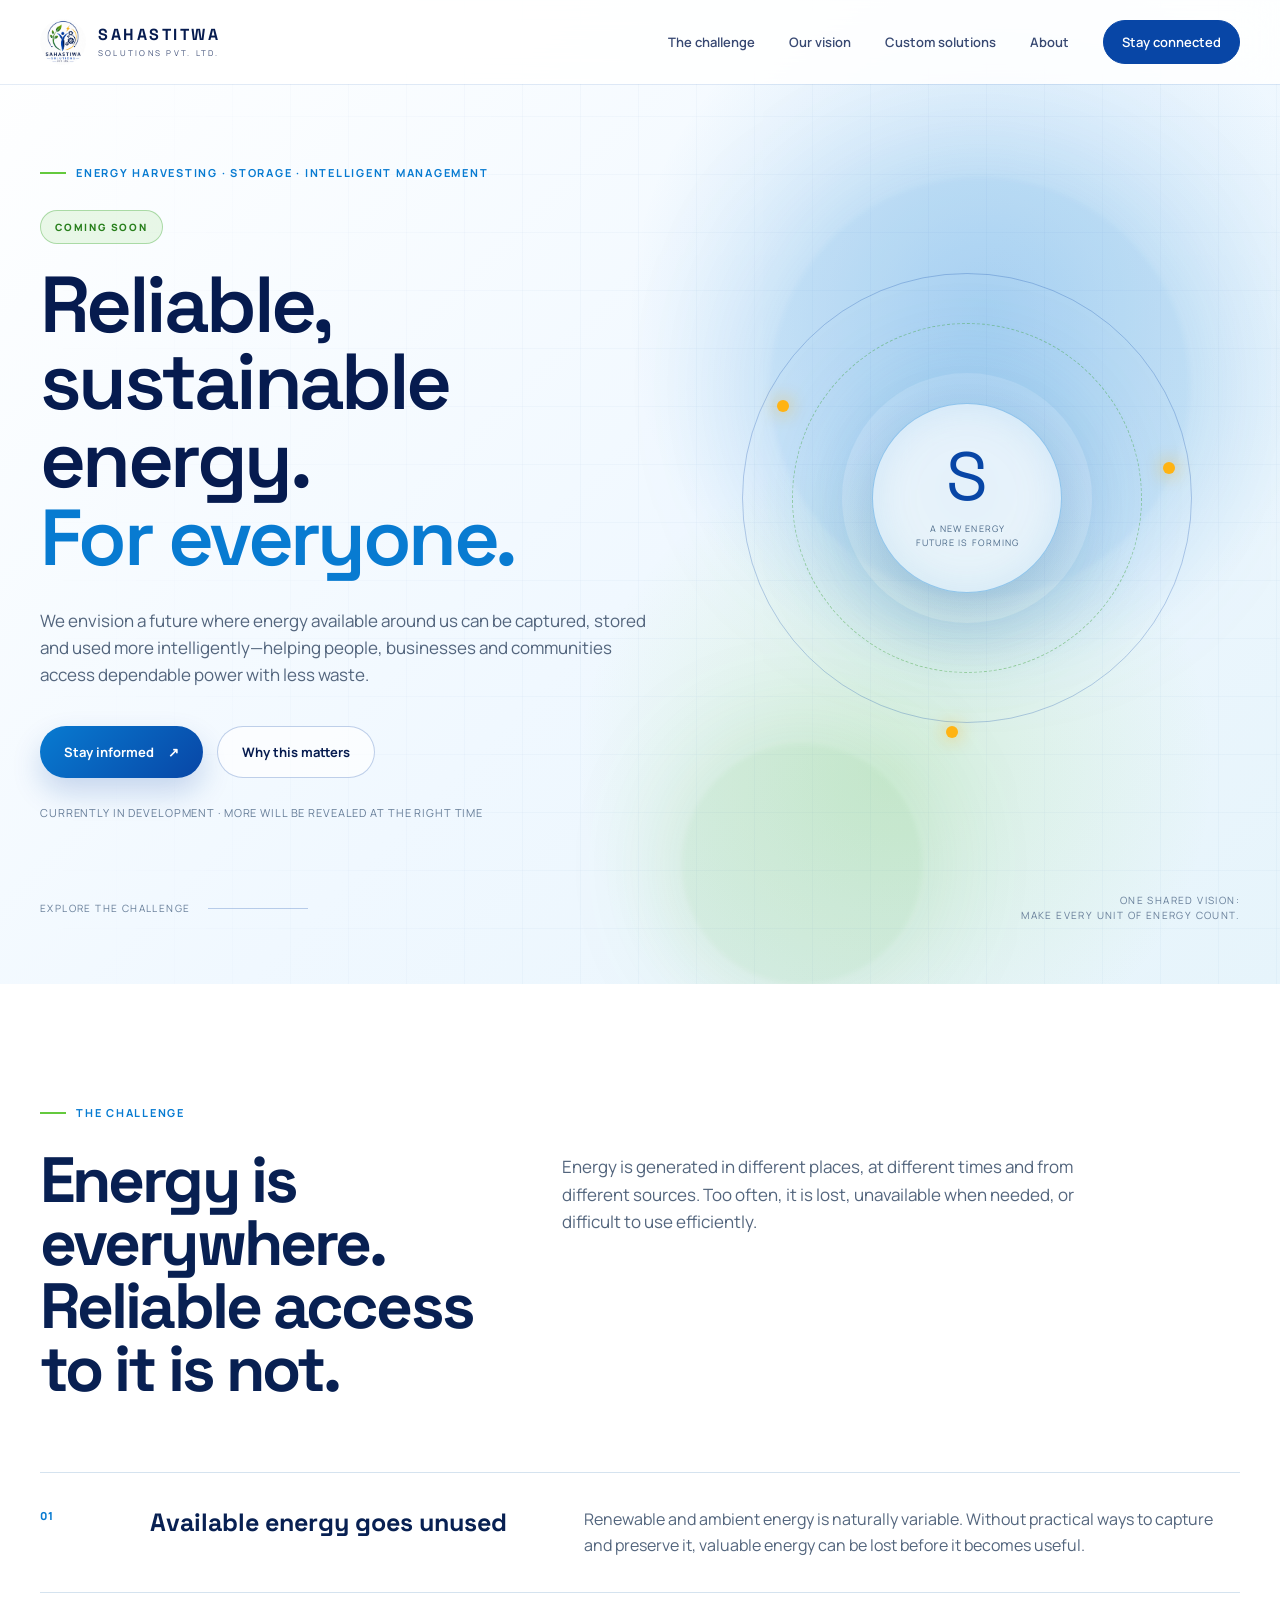
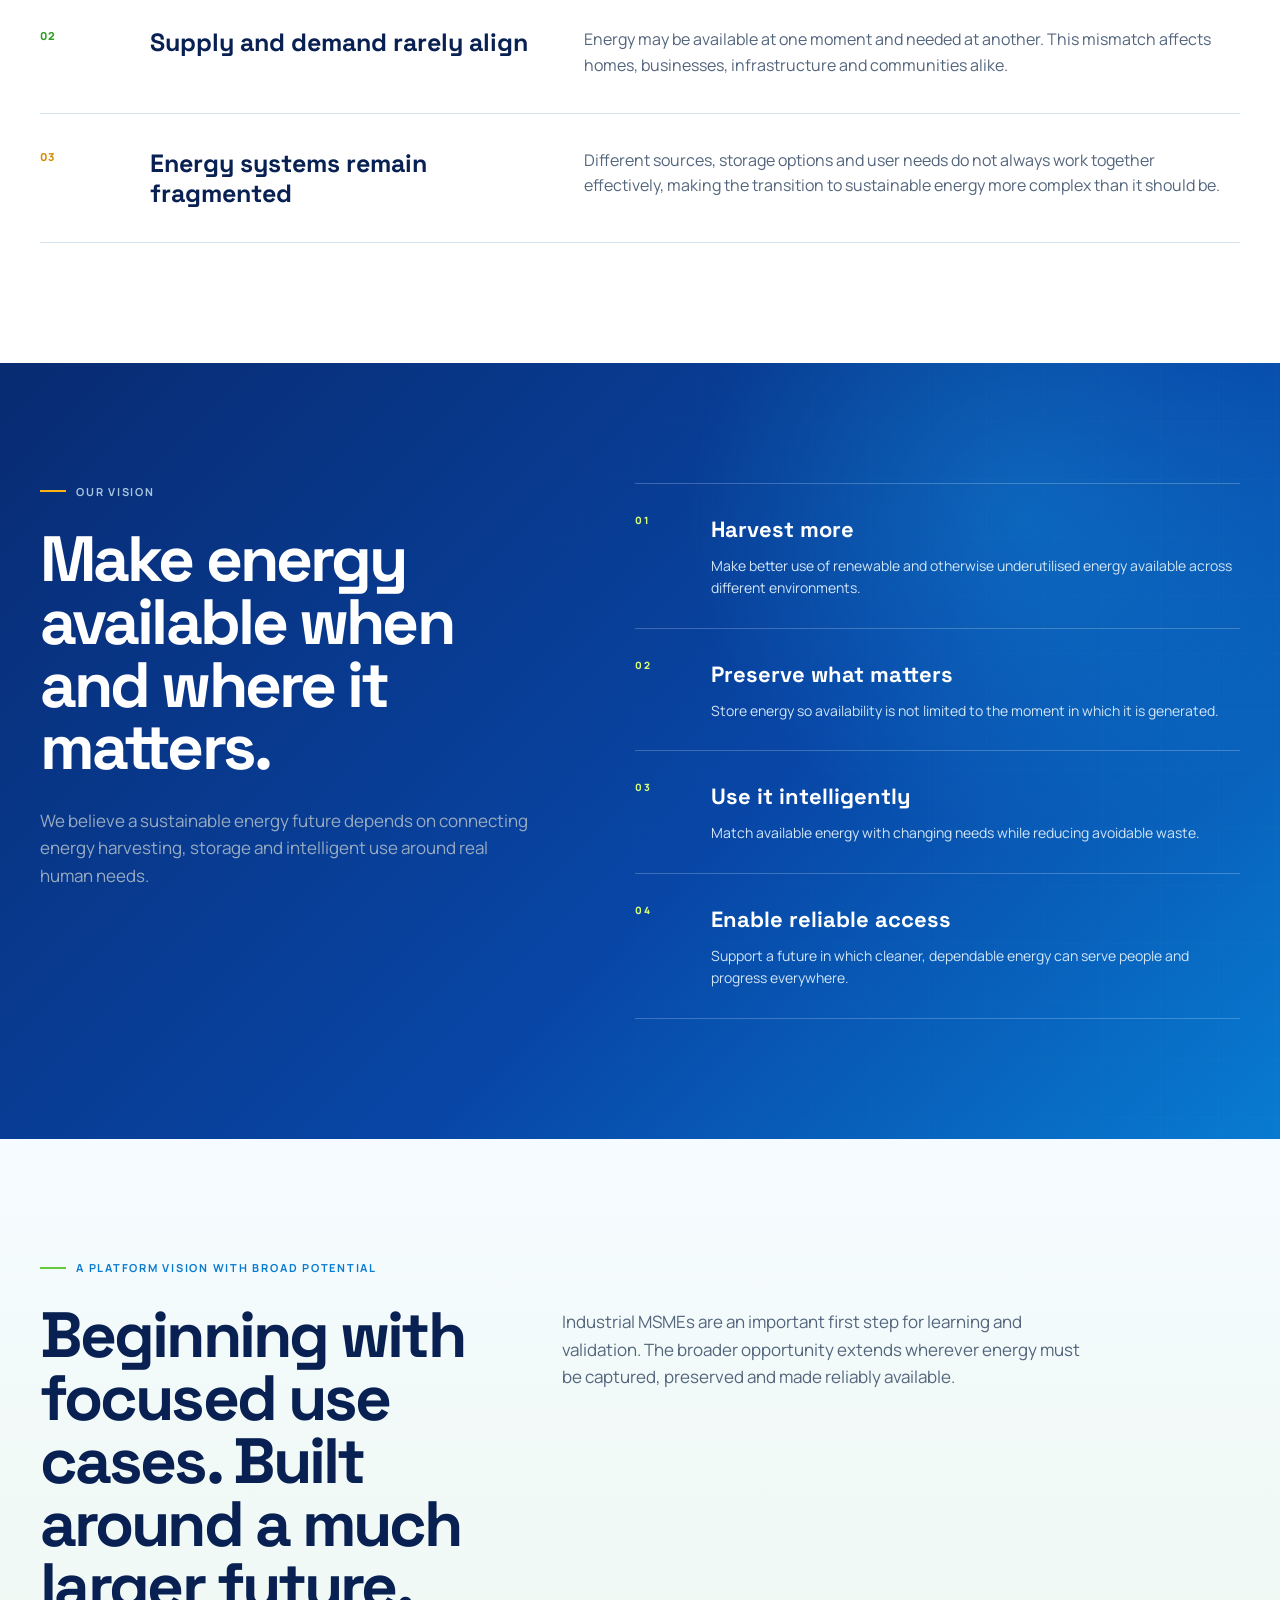
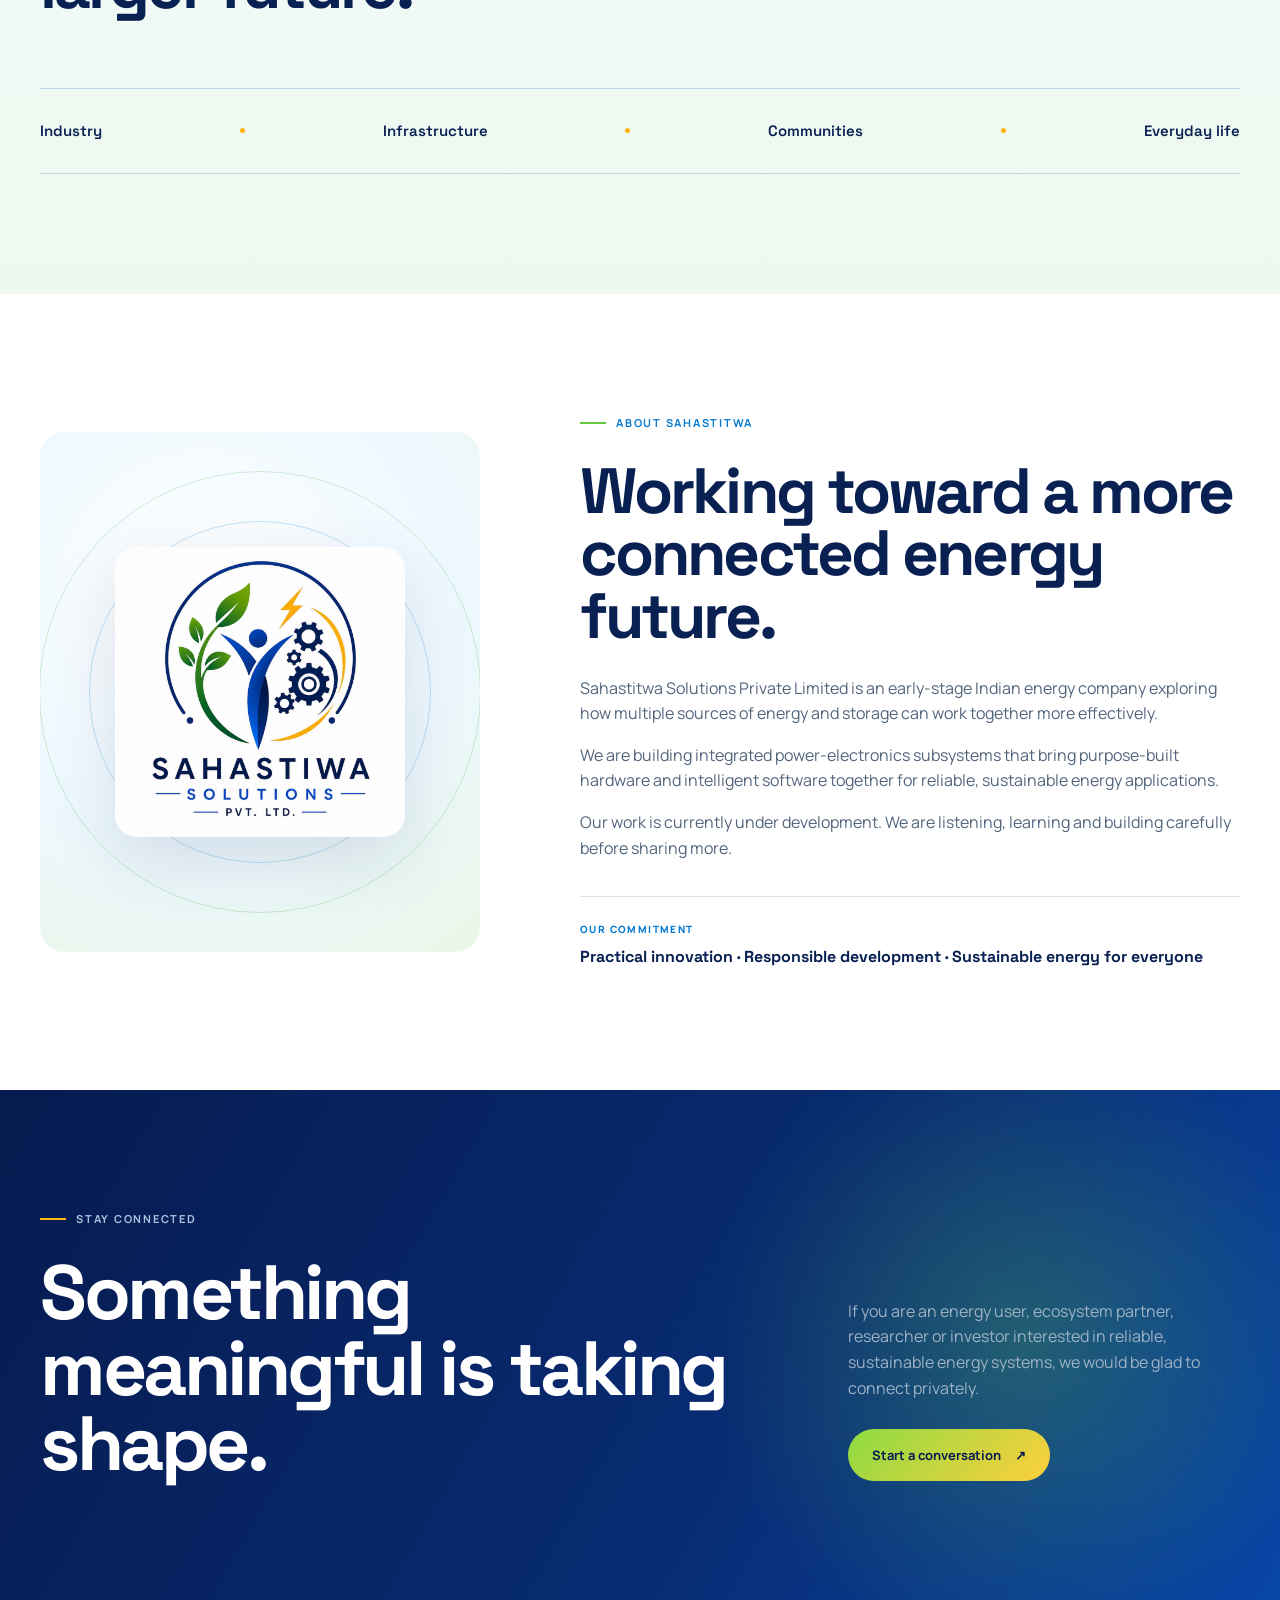
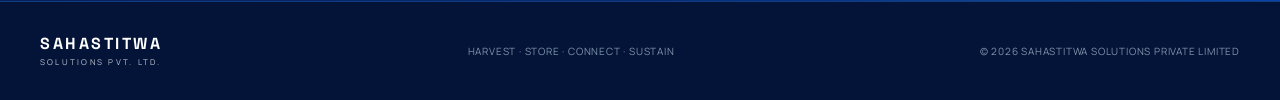
==== index.html @ 740a3721 "Initial site" ====
<!doctype html>
<html lang="en">
<head>
  <meta charset="utf-8">
  <meta name="viewport" content="width=device-width, initial-scale=1">
  <meta name="description" content="Sahastitwa Solutions is working toward a future where available energy can be captured, stored and used more intelligently—for reliable and sustainable power for everyone.">
  <meta name="theme-color" content="#0846a6">
  <title>Sahastitwa Solutions | A Reliable, Sustainable Energy Future</title>
  <link rel="icon" href="assets/sahastitwa-logo.png">
  <link rel="preconnect" href="https://fonts.googleapis.com">
  <link rel="preconnect" href="https://fonts.gstatic.com" crossorigin>
  <link href="https://fonts.googleapis.com/css2?family=Manrope:wght@400;500;600;700;800&family=Space+Grotesk:wght@500;600;700&display=swap" rel="stylesheet">
  <link rel="stylesheet" href="styles.css">
</head>
<body>
  <a class="skip-link" href="#main">Skip to content</a>

  <header class="site-header" data-header>
    <a class="brand" href="#top" aria-label="Sahastitwa Solutions home">
      <img src="assets/sahastitwa-logo.png" alt="Sahastitwa Solutions logo">
      <span><strong>Sahastitwa</strong><small>Solutions Pvt. Ltd.</small></span>
    </a>
    <button class="menu-button" type="button" aria-expanded="false" aria-controls="site-nav" data-menu-button>
      <span></span><span></span><span></span><span class="sr-only">Open navigation</span>
    </button>
    <nav id="site-nav" class="site-nav" aria-label="Primary navigation" data-nav>
      <a href="#challenge">The challenge</a>
      <a href="#vision">Our vision</a>
      <a href="custom-solutions.html">Custom solutions</a>
      <a href="#about">About</a>
      <a class="nav-cta" href="#contact">Stay connected</a>
    </nav>
  </header>

  <main id="main">
    <section class="hero coming-soon-hero" id="top">
      <div class="hero-grid" aria-hidden="true"></div>
      <div class="hero-glow hero-glow-blue" aria-hidden="true"></div>
      <div class="hero-glow hero-glow-green" aria-hidden="true"></div>

      <div class="container hero-layout">
        <div class="hero-copy reveal">
          <p class="eyebrow"><span></span> Energy harvesting · Storage · Intelligent management</p>
          <div class="coming-soon-label">Coming soon</div>
          <h1>Reliable, sustainable energy.<br><em>For everyone.</em></h1>
          <p class="hero-intro">We envision a future where energy available around us can be captured, stored and used more intelligently—helping people, businesses and communities access dependable power with less waste.</p>
          <div class="hero-actions">
            <a class="button button-primary" href="#contact">Stay informed <span aria-hidden="true">↗</span></a>
            <a class="button button-ghost" href="#challenge">Why this matters</a>
          </div>
          <p class="development-note">Currently in development · More will be revealed at the right time</p>
        </div>

        <div class="future-visual reveal" aria-label="Abstract visualization representing a cleaner and more reliable energy future">
          <div class="future-ring ring-a"></div>
          <div class="future-ring ring-b"></div>
          <div class="future-ring ring-c"></div>
          <div class="future-core">
            <span>S</span>
            <small>A new energy<br>future is forming</small>
          </div>
          <div class="future-dot dot-a"></div>
          <div class="future-dot dot-b"></div>
          <div class="future-dot dot-c"></div>
        </div>
      </div>

      <div class="hero-footer container">
        <span>Explore the challenge</span>
        <div class="scroll-line"></div>
        <p>One shared vision:<br>make every unit of energy count.</p>
      </div>
    </section>

    <section class="problem section" id="challenge">
      <div class="container">
        <div class="section-heading reveal">
          <p class="eyebrow dark"><span></span> The challenge</p>
          <h2>Energy is everywhere. Reliable access to it is not.</h2>
          <p>Energy is generated in different places, at different times and from different sources. Too often, it is lost, unavailable when needed, or difficult to use efficiently.</p>
        </div>

        <div class="problem-list">
          <article class="problem-row reveal">
            <span class="row-number">01</span>
            <h3>Available energy goes unused</h3>
            <p>Renewable and ambient energy is naturally variable. Without practical ways to capture and preserve it, valuable energy can be lost before it becomes useful.</p>
          </article>
          <article class="problem-row reveal">
            <span class="row-number">02</span>
            <h3>Supply and demand rarely align</h3>
            <p>Energy may be available at one moment and needed at another. This mismatch affects homes, businesses, infrastructure and communities alike.</p>
          </article>
          <article class="problem-row reveal">
            <span class="row-number">03</span>
            <h3>Energy systems remain fragmented</h3>
            <p>Different sources, storage options and user needs do not always work together effectively, making the transition to sustainable energy more complex than it should be.</p>
          </article>
        </div>
      </div>
    </section>

    <section class="vision-section section" id="vision">
      <div class="vision-grid" aria-hidden="true"></div>
      <div class="container vision-layout">
        <div class="section-heading light reveal">
          <p class="eyebrow"><span></span> Our vision</p>
          <h2>Make energy available when and where it matters.</h2>
          <p>We believe a sustainable energy future depends on connecting energy harvesting, storage and intelligent use around real human needs.</p>
        </div>

        <div class="outcome-list">
          <article class="outcome reveal"><span>01</span><div><h3>Harvest more</h3><p>Make better use of renewable and otherwise underutilised energy available across different environments.</p></div></article>
          <article class="outcome reveal"><span>02</span><div><h3>Preserve what matters</h3><p>Store energy so availability is not limited to the moment in which it is generated.</p></div></article>
          <article class="outcome reveal"><span>03</span><div><h3>Use it intelligently</h3><p>Match available energy with changing needs while reducing avoidable waste.</p></div></article>
          <article class="outcome reveal"><span>04</span><div><h3>Enable reliable access</h3><p>Support a future in which cleaner, dependable energy can serve people and progress everywhere.</p></div></article>
        </div>
      </div>
    </section>

    <section class="audience-section section">
      <div class="container">
        <div class="section-heading reveal">
          <p class="eyebrow dark"><span></span> A platform vision with broad potential</p>
          <h2>Beginning with focused use cases. Built around a much larger future.</h2>
          <p>Industrial MSMEs are an important first step for learning and validation. The broader opportunity extends wherever energy must be captured, preserved and made reliably available.</p>
        </div>
        <div class="audience-line reveal">
          <span>Industry</span><i></i><span>Infrastructure</span><i></i><span>Communities</span><i></i><span>Everyday life</span>
        </div>
      </div>
    </section>

    <section class="about section" id="about">
      <div class="container about-layout">
        <div class="about-mark reveal">
          <img src="assets/sahastitwa-logo.png" alt="" aria-hidden="true">
        </div>
        <div class="about-copy reveal">
          <p class="eyebrow dark"><span></span> About Sahastitwa</p>
          <h2>Working toward a more connected energy future.</h2>
          <p>Sahastitwa Solutions Private Limited is an early-stage Indian energy company exploring how multiple sources of energy and storage can work together more effectively.</p>
          <p>We are building integrated power-electronics subsystems that bring purpose-built hardware and intelligent software together for reliable, sustainable energy applications.</p>
          <p>Our work is currently under development. We are listening, learning and building carefully before sharing more.</p>
          <div class="founders"><span>Our commitment</span><strong>Practical innovation · Responsible development · Sustainable energy for everyone</strong></div>
        </div>
      </div>
    </section>

    <section class="contact section" id="contact">
      <div class="contact-grid" aria-hidden="true"></div>
      <div class="container contact-layout reveal">
        <div>
          <p class="eyebrow"><span></span> Stay connected</p>
          <h2>Something meaningful is taking shape.</h2>
        </div>
        <div class="contact-action">
          <p>If you are an energy user, ecosystem partner, researcher or investor interested in reliable, sustainable energy systems, we would be glad to connect privately.</p>
          <a class="button button-primary" href="mailto:contact@sahastitwasolutions.com">Start a conversation <span aria-hidden="true">↗</span></a>
        </div>
      </div>
    </section>
  </main>

  <footer class="site-footer">
    <div class="container">
      <a class="brand footer-brand" href="#top"><span><strong>Sahastitwa</strong><small>Solutions Pvt. Ltd.</small></span></a>
      <p>Harvest · Store · Connect · Sustain</p>
      <p>© <span data-year></span> Sahastitwa Solutions Private Limited</p>
    </div>
  </footer>

  <script src="script.js"></script>
</body>
</html>
---- styles.css ----
:root {
  --navy-950: #031126;
  --navy-900: #061b3a;
  --navy-800: #08285a;
  --blue: #087bc1;
  --blue-bright: #21a8ef;
  --green: #45ad2b;
  --green-bright: #76dc55;
  --gold: #ffb318;
  --ink: #101b2d;
  --slate: #5d6879;
  --line: #dce4ea;
  --ice: #f4f8fb;
  --white: #ffffff;
  --max-width: 1200px;
  --radius: 24px;
}

* { box-sizing: border-box; }
html { scroll-behavior: smooth; }
body {
  margin: 0;
  color: var(--ink);
  background: var(--white);
  font-family: "Manrope", sans-serif;
  line-height: 1.6;
  -webkit-font-smoothing: antialiased;
}
img { max-width: 100%; display: block; }
a { color: inherit; }
button, a { -webkit-tap-highlight-color: transparent; }
.container { width: min(calc(100% - 48px), var(--max-width)); margin-inline: auto; }
.section { padding: 120px 0; }
.sr-only { position: absolute; width: 1px; height: 1px; overflow: hidden; clip: rect(0,0,0,0); }
.skip-link { position: fixed; left: 16px; top: -80px; z-index: 100; padding: 10px 16px; background: white; color: var(--navy-950); border-radius: 8px; }
.skip-link:focus { top: 16px; }

.site-header {
  position: fixed;
  z-index: 50;
  top: 0;
  left: 0;
  right: 0;
  height: 84px;
  padding: 0 max(24px, calc((100vw - var(--max-width)) / 2));
  display: flex;
  align-items: center;
  justify-content: space-between;
  color: white;
  transition: background .3s ease, box-shadow .3s ease, height .3s ease;
}
.site-header.scrolled { height: 72px; background: rgba(3,17,38,.9); backdrop-filter: blur(18px); box-shadow: 0 1px rgba(255,255,255,.1); }
.brand { display: inline-flex; align-items: center; gap: 12px; text-decoration: none; text-transform: uppercase; letter-spacing: .08em; }
.brand img { width: 46px; height: 46px; object-fit: cover; object-position: 50% 22%; border-radius: 50%; background: white; }
.brand span { display: flex; flex-direction: column; line-height: 1.05; }
.brand strong { font-family: "Space Grotesk", sans-serif; font-size: 16px; letter-spacing: .16em; }
.brand small { margin-top: 5px; font-size: 8px; letter-spacing: .28em; opacity: .75; }
.site-nav { display: flex; align-items: center; gap: 34px; }
.site-nav a { font-size: 13px; font-weight: 600; text-decoration: none; opacity: .8; transition: opacity .2s ease; }
.site-nav a:hover, .site-nav a:focus-visible { opacity: 1; }
.site-nav .nav-cta { padding: 11px 18px; border: 1px solid rgba(255,255,255,.35); border-radius: 999px; opacity: 1; }
.menu-button { display: none; width: 44px; height: 44px; border: 0; background: transparent; color: white; padding: 10px; }
.menu-button > span:not(.sr-only) { display: block; width: 22px; height: 1px; margin: 5px auto; background: currentColor; }

.hero {
  position: relative;
  min-height: 820px;
  padding: 164px 0 50px;
  overflow: hidden;
  color: white;
  background: radial-gradient(circle at 73% 45%, #0b3974 0, var(--navy-900) 34%, var(--navy-950) 72%);
}
.hero-grid, .contact-grid {
  position: absolute;
  inset: 0;
  opacity: .12;
  background-image: linear-gradient(rgba(255,255,255,.12) 1px, transparent 1px), linear-gradient(90deg, rgba(255,255,255,.12) 1px, transparent 1px);
  background-size: 58px 58px;
  mask-image: linear-gradient(to right, transparent, black 40%, black);
}
.hero-glow { position: absolute; border-radius: 50%; filter: blur(2px); pointer-events: none; }
.hero-glow-blue { width: 420px; height: 420px; right: 7%; top: 18%; background: rgba(28,157,233,.18); box-shadow: 0 0 150px rgba(28,157,233,.3); }
.hero-glow-green { width: 240px; height: 240px; right: 28%; bottom: 0; background: rgba(69,173,43,.1); box-shadow: 0 0 120px rgba(69,173,43,.18); }
.hero-layout { position: relative; display: grid; grid-template-columns: 1.06fr .94fr; align-items: center; gap: 40px; }
.hero-copy { position: relative; z-index: 2; }
.eyebrow { display: flex; align-items: center; gap: 10px; margin: 0 0 28px; color: #a9c4de; font-size: 11px; font-weight: 700; letter-spacing: .16em; text-transform: uppercase; }
.eyebrow span { width: 26px; height: 2px; background: var(--green-bright); }
.eyebrow.dark { color: var(--blue); }
.hero h1, .section-heading h2, .about-copy h2, .contact h2 { margin: 0; font-family: "Space Grotesk", sans-serif; letter-spacing: -.045em; line-height: .98; }
.hero h1 { max-width: 760px; font-size: clamp(52px, 6.2vw, 88px); font-weight: 600; }
.hero h1 em { color: var(--blue-bright); font-style: normal; }
.hero-intro { max-width: 650px; margin: 30px 0 0; color: #b9c9da; font-size: 17px; }
.hero-actions { display: flex; flex-wrap: wrap; gap: 14px; margin-top: 38px; }
.button { display: inline-flex; align-items: center; justify-content: center; gap: 14px; min-height: 52px; padding: 0 24px; border-radius: 999px; font-size: 13px; font-weight: 700; text-decoration: none; transition: transform .2s ease, background .2s ease, border-color .2s ease; }
.button:hover { transform: translateY(-2px); }
.button-primary { color: var(--navy-950); background: var(--green-bright); }
.button-primary:hover { background: #8dea70; }
.button-ghost { color: white; border: 1px solid rgba(255,255,255,.25); }
.button-ghost:hover { border-color: rgba(255,255,255,.7); }
.development-note { margin-top: 26px; color: #8098b1; font-size: 11px; letter-spacing: .08em; text-transform: uppercase; }

.coming-soon-label { display: inline-flex; margin-bottom: 22px; padding: 8px 14px; border: 1px solid rgba(118,220,85,.38); border-radius: 999px; color: var(--green-bright); background: rgba(118,220,85,.08); font-size: 10px; font-weight: 800; letter-spacing: .18em; text-transform: uppercase; }
.future-visual { position: relative; height: 520px; min-width: 0; }
.future-ring { position: absolute; left: 50%; top: 50%; border-radius: 50%; transform: translate(-50%,-50%); }
.ring-a { width: 450px; height: 450px; border: 1px solid rgba(85,178,229,.2); animation: rotate 42s linear infinite; }
.ring-b { width: 350px; height: 350px; border: 1px dashed rgba(118,220,85,.24); animation: rotate 30s linear infinite reverse; }
.ring-c { width: 250px; height: 250px; background: radial-gradient(circle, rgba(28,157,233,.18), transparent 68%); box-shadow: 0 0 100px rgba(28,157,233,.15); }
.future-core { position: absolute; z-index: 2; left: 50%; top: 50%; width: 190px; height: 190px; transform: translate(-50%,-50%); display: grid; place-content: center; text-align: center; border: 1px solid rgba(120,205,244,.4); border-radius: 50%; background: rgba(5,27,58,.75); backdrop-filter: blur(16px); box-shadow: inset 0 0 45px rgba(35,164,232,.18), 0 0 65px rgba(35,164,232,.14); }
.future-core span { font-family: "Space Grotesk", sans-serif; font-size: 68px; line-height: .9; color: white; }
.future-core small { margin-top: 14px; color: #8fabc5; font-size: 9px; letter-spacing: .12em; text-transform: uppercase; }
.future-dot { position: absolute; width: 12px; height: 12px; border-radius: 50%; background: var(--green-bright); box-shadow: 0 0 18px var(--green-bright); animation: pulse 2.8s ease-in-out infinite; }
.dot-a { left: 15%; top: 31%; }
.dot-b { right: 12%; top: 43%; animation-delay: .8s; }
.dot-c { left: 46%; bottom: 4%; animation-delay: 1.5s; }

.energy-visual { position: relative; height: 520px; min-width: 0; }
.visual-core { position: absolute; z-index: 3; left: 50%; top: 50%; width: 230px; height: 230px; transform: translate(-50%,-50%); display: flex; flex-direction: column; align-items: center; justify-content: center; text-align: center; border: 1px solid rgba(111,216,255,.4); border-radius: 50%; background: radial-gradient(circle at 40% 30%, rgba(47,157,225,.42), rgba(5,23,51,.92) 65%); box-shadow: inset 0 0 50px rgba(30,162,235,.2), 0 0 80px rgba(14,128,206,.2); }
.core-label { margin-bottom: 12px; color: var(--green-bright); font-size: 10px; font-weight: 800; letter-spacing: .28em; }
.visual-core strong { font-family: "Space Grotesk", sans-serif; font-size: 25px; line-height: 1.08; }
.visual-core small { margin-top: 12px; color: #8fadca; font-size: 9px; letter-spacing: .08em; text-transform: uppercase; }
.visual-orbit { position: absolute; left: 50%; top: 50%; border: 1px solid rgba(100,192,241,.2); border-radius: 50%; transform: translate(-50%,-50%); }
.orbit-one { width: 370px; height: 370px; }
.orbit-two { width: 490px; height: 490px; border-style: dashed; animation: rotate 40s linear infinite; }
.visual-node { position: absolute; z-index: 4; min-width: 122px; padding: 15px 17px; border: 1px solid rgba(255,255,255,.15); border-radius: 16px; background: rgba(6,27,58,.72); backdrop-filter: blur(12px); box-shadow: 0 16px 38px rgba(0,0,0,.18); }
.visual-node span { display: block; margin-bottom: 8px; color: var(--green-bright); font-size: 9px; letter-spacing: .18em; }
.visual-node strong { font-family: "Space Grotesk", sans-serif; font-size: 14px; line-height: 1.2; }
.node-renewable { left: 0; top: 15%; }
.node-storage { right: -10px; top: 18%; }
.node-load { right: 4%; bottom: 10%; }
.energy-pulse { position: absolute; z-index: 5; width: 10px; height: 10px; border-radius: 50%; background: var(--green-bright); box-shadow: 0 0 14px var(--green-bright); }
.pulse-one { left: 20%; top: 34%; animation: pulse 2.6s ease-in-out infinite; }
.pulse-two { right: 20%; bottom: 28%; animation: pulse 2.6s .8s ease-in-out infinite; }
@keyframes rotate { to { transform: translate(-50%,-50%) rotate(360deg); } }
@keyframes pulse { 50% { transform: scale(1.8); opacity: .45; } }
.hero-footer { position: relative; display: flex; align-items: center; gap: 18px; margin-top: 50px; color: #718ba7; font-size: 10px; text-transform: uppercase; letter-spacing: .14em; }
.hero-footer .scroll-line { width: 100px; height: 1px; background: #3a5876; }
.hero-footer p { margin-left: auto; color: #89a1b9; text-align: right; line-height: 1.55; }

.section-heading { display: grid; grid-template-columns: 1fr 1.5fr; column-gap: 70px; align-items: start; }
.section-heading .eyebrow { grid-column: 1 / -1; }
.section-heading h2, .about-copy h2 { font-size: clamp(40px, 5vw, 66px); }
.section-heading > p:last-child { max-width: 520px; margin: 4px 0 0; color: var(--slate); font-size: 17px; }
.problem-list { margin-top: 72px; border-top: 1px solid var(--line); }
.problem-row { display: grid; grid-template-columns: 80px .8fr 1.3fr; gap: 30px; align-items: start; padding: 34px 0; border-bottom: 1px solid var(--line); }
.row-number { color: var(--blue); font-size: 11px; font-weight: 800; letter-spacing: .12em; }
.problem-row h3 { margin: 0; font-family: "Space Grotesk", sans-serif; font-size: 25px; line-height: 1.2; }
.problem-row p { max-width: 650px; margin: 0; color: var(--slate); }

.solution { color: white; background: var(--navy-950); }
.vision-section { position: relative; overflow: hidden; color: white; background: var(--navy-950); }
.vision-grid { position: absolute; inset: 0; opacity: .08; background-image: linear-gradient(rgba(255,255,255,.12) 1px, transparent 1px), linear-gradient(90deg, rgba(255,255,255,.12) 1px, transparent 1px); background-size: 58px 58px; mask-image: linear-gradient(to left, black, transparent 75%); }
.vision-layout { position: relative; display: grid; grid-template-columns: .9fr 1.1fr; gap: 100px; }
.outcome-list { border-top: 1px solid #274866; }
.outcome { display: grid; grid-template-columns: 54px 1fr; gap: 22px; padding: 28px 0; border-bottom: 1px solid #274866; }
.outcome > span { color: var(--green-bright); font-size: 10px; font-weight: 800; letter-spacing: .16em; }
.outcome h3 { margin: 0 0 8px; font-family: "Space Grotesk", sans-serif; font-size: 22px; }
.outcome p { margin: 0; color: #91a8bd; font-size: 14px; }
.audience-section { background: var(--ice); }
.audience-line { display: flex; align-items: center; justify-content: space-between; gap: 20px; margin-top: 70px; padding: 30px 0; border-top: 1px solid #cbd6de; border-bottom: 1px solid #cbd6de; }
.audience-line span { font-family: "Space Grotesk", sans-serif; font-size: 15px; font-weight: 600; }
.audience-line i { width: 5px; height: 5px; flex: 0 0 5px; border-radius: 50%; background: var(--green); }
.solution-layout { display: grid; grid-template-columns: .9fr 1.1fr; gap: 100px; }
.section-heading.light { display: block; }
.section-heading.light h2 { margin-bottom: 28px; }
.section-heading.light > p:last-child { color: #98abc0; }
.solution-stack { position: relative; }
.solution-stack article { position: relative; z-index: 2; display: grid; grid-template-columns: 64px 1fr; gap: 22px; padding: 0 0 34px; }
.solution-stack article:last-child { padding-bottom: 0; }
.solution-stack article > span { display: grid; place-items: center; width: 42px; height: 42px; border: 1px solid #2f5275; border-radius: 50%; color: var(--green-bright); background: var(--navy-950); font-size: 10px; }
.solution-stack h3 { margin: 2px 0 8px; font-family: "Space Grotesk", sans-serif; font-size: 22px; }
.solution-stack p { margin: 0; color: #8fa3b8; font-size: 14px; }
.stack-line { position: absolute; left: 20px; top: 25px; bottom: 25px; width: 1px; background: #234566; }
.umer-panel { display: grid; grid-template-columns: .9fr 1.3fr .5fr; gap: 55px; align-items: end; margin-top: 100px; padding: 48px; border: 1px solid #24476a; border-radius: var(--radius); background: linear-gradient(130deg, rgba(10,46,94,.78), rgba(4,20,44,.9)); }
.umer-panel h3 { margin: 0; font-family: "Space Grotesk", sans-serif; font-size: 35px; line-height: 1.05; }
.umer-panel > p { margin: 0; color: #9bb0c5; }
.umer-spec { border-left: 1px solid #315474; padding-left: 38px; }
.umer-spec strong { display: block; color: var(--green-bright); font-family: "Space Grotesk", sans-serif; font-size: 55px; line-height: 1; }
.umer-spec strong small { font-size: 18px; }
.umer-spec span { display: block; margin-top: 10px; color: #9bb0c5; font-size: 11px; text-transform: uppercase; letter-spacing: .12em; }

.applications { background: var(--ice); }
.applications .section-heading { grid-template-columns: .8fr 1.6fr; }
.application-grid { display: grid; grid-template-columns: repeat(3,1fr); margin-top: 70px; border-top: 1px solid #cad5dd; border-left: 1px solid #cad5dd; }
.application-card { min-height: 330px; padding: 28px; display: flex; flex-direction: column; justify-content: space-between; border-right: 1px solid #cad5dd; border-bottom: 1px solid #cad5dd; }
.application-card.featured { position: relative; grid-column: span 2; color: white; background: linear-gradient(135deg, var(--navy-800), #075c91); overflow: hidden; }
.application-card.featured::after { content: ""; position: absolute; right: -80px; bottom: -120px; width: 320px; height: 320px; border: 1px solid rgba(115,220,84,.35); border-radius: 50%; box-shadow: 0 0 0 50px rgba(115,220,84,.05), 0 0 0 100px rgba(115,220,84,.03); }
.card-index { position: relative; z-index: 2; color: var(--blue); font-size: 10px; font-weight: 800; letter-spacing: .16em; }
.featured .card-index { color: var(--green-bright); }
.application-card div { position: relative; z-index: 2; }
.application-card div > p:first-child { color: var(--green-bright); font-size: 10px; font-weight: 800; text-transform: uppercase; letter-spacing: .15em; }
.application-card h3 { max-width: 460px; margin: 0 0 14px; font-family: "Space Grotesk", sans-serif; font-size: 27px; line-height: 1.1; }
.application-card p { margin: 0; color: var(--slate); font-size: 14px; }
.application-card.featured p { max-width: 570px; color: #b8cee2; }
.card-arrow { position: absolute; right: 28px; top: 24px; font-size: 22px; color: var(--green-bright); }

.value { color: white; background: linear-gradient(135deg, #075785, #07325f 50%, #081d3b); }
.value-layout { display: grid; grid-template-columns: 1fr 1fr; gap: 80px; }
.value-grid { display: grid; grid-template-columns: 1fr 1fr; }
.value-grid article { min-height: 190px; padding: 24px; border-left: 1px solid rgba(255,255,255,.14); border-top: 1px solid rgba(255,255,255,.14); }
.value-grid strong { display: block; margin-bottom: 14px; font-family: "Space Grotesk", sans-serif; font-size: 20px; }
.value-grid p { margin: 0; color: #aac2d5; font-size: 13px; }

.about-layout { display: grid; grid-template-columns: .8fr 1.2fr; gap: 100px; align-items: center; }
.about-mark { position: relative; display: grid; place-items: center; min-height: 520px; border-radius: var(--radius); overflow: hidden; background: radial-gradient(circle, #e8f4fb 0, #f4f8fb 58%, #e5edf2 100%); }
.about-mark::before, .about-mark::after { content: ""; position: absolute; width: 340px; height: 340px; border: 1px solid rgba(8,123,193,.17); border-radius: 50%; }
.about-mark::after { width: 440px; height: 440px; border-color: rgba(69,173,43,.14); }
.about-mark img { position: relative; z-index: 2; width: 66%; border-radius: 22px; box-shadow: 0 24px 70px rgba(6,27,58,.12); }
.about-copy h2 { margin-bottom: 28px; }
.about-copy > p:not(.eyebrow) { color: var(--slate); font-size: 16px; }
.founders { margin-top: 35px; padding-top: 24px; border-top: 1px solid var(--line); }
.founders span { display: block; margin-bottom: 7px; color: var(--blue); font-size: 10px; font-weight: 800; letter-spacing: .14em; text-transform: uppercase; }
.founders strong { font-family: "Space Grotesk", sans-serif; font-size: 16px; }

.contact { position: relative; overflow: hidden; color: white; background: var(--navy-950); }
.contact-grid { mask-image: radial-gradient(circle at 80% 50%, black, transparent 60%); }
.contact-layout { position: relative; display: grid; grid-template-columns: 1.3fr .7fr; gap: 80px; align-items: end; }
.contact h2 { max-width: 760px; font-size: clamp(46px, 6vw, 78px); }
.contact-action p { margin: 0 0 28px; color: #9fb2c5; }
.site-footer { padding: 34px 0; color: #7e94aa; background: #020d1d; border-top: 1px solid #17304c; }
.site-footer .container { display: flex; align-items: center; justify-content: space-between; gap: 25px; }
.footer-brand { color: white; }
.site-footer p { margin: 0; font-size: 10px; letter-spacing: .08em; text-transform: uppercase; }

.reveal { opacity: 0; transform: translateY(24px); transition: opacity .75s ease, transform .75s ease; }
.reveal.visible { opacity: 1; transform: translateY(0); }

@media (max-width: 980px) {
  .hero { padding-top: 140px; }
  .hero-layout, .solution-layout, .vision-layout, .value-layout, .about-layout, .contact-layout { grid-template-columns: 1fr; }
  .energy-visual { width: min(100%, 600px); margin: 0 auto; }
  .future-visual { width: min(100%, 600px); margin: 0 auto; }
  .section-heading { grid-template-columns: 1fr; gap: 25px; }
  .problem-row { grid-template-columns: 50px 1fr; }
  .problem-row p { grid-column: 2; }
  .umer-panel { grid-template-columns: 1fr 1fr; }
  .umer-panel > p { grid-column: 1 / -1; grid-row: 2; }
  .application-grid { grid-template-columns: 1fr 1fr; }
  .about-mark { min-height: 430px; }
}

@media (max-width: 760px) {
  .container { width: min(calc(100% - 32px), var(--max-width)); }
  .section { padding: 82px 0; }
  .site-header { height: 72px; padding-inline: 16px; }
  .menu-button { display: block; }
  .site-nav { position: absolute; left: 16px; right: 16px; top: 68px; padding: 22px; display: none; flex-direction: column; align-items: stretch; gap: 18px; color: white; background: rgba(3,17,38,.98); border: 1px solid #254464; border-radius: 18px; }
  .site-nav.open { display: flex; }
  .site-nav .nav-cta { text-align: center; }
  .hero { min-height: auto; padding: 120px 0 40px; }
  .hero h1 { font-size: clamp(43px, 13vw, 64px); }
  .hero-intro { font-size: 15px; }
  .energy-visual { height: 420px; transform: scale(.88); margin-block: -25px; }
  .future-visual { height: 420px; transform: scale(.88); margin-block: -25px; }
  .visual-node { min-width: 105px; padding: 12px; }
  .node-storage { right: 0; }
  .orbit-two { width: 430px; height: 430px; }
  .hero-footer p { display: none; }
  .problem-row { grid-template-columns: 36px 1fr; gap: 15px; }
  .problem-row h3 { font-size: 21px; }
  .solution-layout { gap: 65px; }
  .umer-panel { grid-template-columns: 1fr; padding: 30px; }
  .umer-panel > p { grid-column: auto; grid-row: auto; }
  .umer-spec { border-left: 0; border-top: 1px solid #315474; padding: 24px 0 0; }
  .application-grid { grid-template-columns: 1fr; }
  .application-card.featured { grid-column: auto; }
  .value-grid { grid-template-columns: 1fr; }
  .audience-line { flex-direction: column; align-items: flex-start; }
  .audience-line i { display: none; }
  .about-layout { gap: 55px; }
  .about-mark { min-height: 340px; }
  .contact-layout { gap: 45px; }
  .site-footer .container { flex-direction: column; align-items: flex-start; }
}

/* Custom solutions page --------------------------------------------------- */
.solutions-page { background: #fff; }
.solutions-hero { position: relative; min-height: 780px; padding: 180px 0 110px; overflow: hidden; background: linear-gradient(135deg, #fff 0%, #f2f9ff 55%, #edf9ed 100%); }
.solutions-grid { position: absolute; inset: 0; opacity: .2; background-image: linear-gradient(rgba(8,70,166,.13) 1px, transparent 1px), linear-gradient(90deg, rgba(8,70,166,.13) 1px, transparent 1px); background-size: 58px 58px; mask-image: linear-gradient(to right, transparent, black 48%, black); }
.solutions-glow { position: absolute; border-radius: 50%; filter: blur(8px); }
.glow-blue { width: 420px; height: 420px; right: 4%; top: 12%; background: rgba(8,123,209,.12); }
.glow-green { width: 250px; height: 250px; right: 32%; bottom: 2%; background: rgba(100,201,61,.13); }
.solutions-hero-layout { position: relative; display: grid; grid-template-columns: 1.05fr .95fr; gap: 70px; align-items: center; }
.solutions-hero h1 { margin: 0; font-family: "Space Grotesk", sans-serif; color: var(--navy-950); font-size: clamp(52px, 6vw, 84px); line-height: .98; letter-spacing: -.05em; }
.solutions-hero h1 em { color: var(--blue); font-style: normal; }
.solutions-intro { max-width: 660px; margin: 30px 0 0; color: var(--slate); font-size: 17px; }
.solutions-outline { color: var(--navy-950); border: 1px solid rgba(8,70,166,.25); background: rgba(255,255,255,.7); }
.coexistence-mark { position: relative; height: 470px; }
.coexistence-center { position: absolute; z-index: 4; left: 50%; top: 50%; width: 190px; height: 190px; transform: translate(-50%,-50%); display: grid; place-content: center; text-align: center; border: 1px solid rgba(8,123,209,.3); border-radius: 50%; background: rgba(255,255,255,.82); box-shadow: 0 25px 70px rgba(8,43,114,.15); backdrop-filter: blur(14px); }
.coexistence-center strong { color: var(--navy-800); font-size: 25px; }
.coexistence-center span { color: var(--green); font-size: 10px; font-weight: 800; letter-spacing: .16em; text-transform: uppercase; }
.coexistence-ring { position: absolute; left: 50%; top: 50%; border-radius: 50%; transform: translate(-50%,-50%); }
.coexistence-ring.ring-one { width: 340px; height: 340px; border: 1px solid rgba(8,123,209,.25); }
.coexistence-ring.ring-two { width: 440px; height: 440px; border: 1px dashed rgba(47,158,36,.3); animation: rotate 45s linear infinite; }
.discipline { position: absolute; z-index: 5; display: grid; place-items: center; width: 112px; height: 112px; padding: 10px; text-align: center; border-radius: 50%; color: white; font-family: "Space Grotesk", sans-serif; font-size: 13px; line-height: 1.15; box-shadow: 0 18px 35px rgba(8,43,114,.18); }
.discipline-one { left: 1%; top: 17%; background: var(--blue); }
.discipline-two { right: 0; top: 15%; background: var(--green); }
.discipline-three { right: 3%; bottom: 7%; background: var(--navy-800); }
.discipline-four { left: 5%; bottom: 5%; color: var(--navy-950); background: var(--gold); }

.meaning-section { background: white; }
.meaning-layout { display: grid; grid-template-columns: .8fr 1.2fr; gap: 100px; align-items: center; }
.meaning-word { min-height: 430px; padding: 55px; display: flex; flex-direction: column; justify-content: center; border-radius: var(--radius); background: linear-gradient(145deg, var(--navy-900), var(--navy-800)); color: white; }
.meaning-word span { color: #a9cef0; font-size: 11px; font-weight: 800; letter-spacing: .18em; text-transform: uppercase; }
.meaning-word strong { margin: 25px 0 8px; font-size: clamp(43px, 6vw, 75px); line-height: 1; }
.meaning-word small { color: var(--green-bright); font-family: "Space Grotesk", sans-serif; font-size: 22px; }
.meaning-copy h2 { margin: 0 0 28px; font-family: "Space Grotesk", sans-serif; font-size: clamp(40px, 5vw, 65px); line-height: 1; letter-spacing: -.045em; }
.meaning-copy > p:not(.eyebrow) { color: var(--slate); font-size: 16px; }

.expertise-section { background: var(--ice); }
.delivery-stack { display: grid; grid-template-columns: 1fr auto 1fr auto 1fr auto 1fr; gap: 18px; align-items: center; margin-top: 65px; padding: 28px; border: 1px solid #c8dbe8; border-radius: 20px; background: rgba(255,255,255,.72); }
.delivery-stack > div { min-width: 0; }
.delivery-stack span { display: block; margin-bottom: 12px; color: var(--blue); font-size: 9px; font-weight: 800; letter-spacing: .16em; }
.delivery-stack strong { display: block; color: var(--navy-950); font-family: "Space Grotesk", sans-serif; font-size: 20px; }
.delivery-stack small { display: block; margin-top: 7px; color: var(--slate); font-size: 10px; line-height: 1.45; }
.delivery-stack > i { color: var(--green); font-style: normal; font-size: 22px; font-weight: 600; }
.expertise-grid { display: grid; grid-template-columns: 1fr 1fr; margin-top: 70px; border-top: 1px solid #c8dbe8; border-left: 1px solid #c8dbe8; }
.expertise-card { position: relative; min-height: 440px; padding: 34px; display: flex; flex-direction: column; justify-content: space-between; border-right: 1px solid #c8dbe8; border-bottom: 1px solid #c8dbe8; background: rgba(255,255,255,.5); overflow: hidden; }
.expertise-card::after { content: ""; position: absolute; right: -70px; top: -80px; width: 220px; height: 220px; border-radius: 50%; opacity: .11; }
.expertise-card.robotics::after { background: var(--blue); }
.expertise-card.automation::after { background: var(--green); }
.expertise-card.power::after { background: var(--gold); }
.expertise-card.iot::after { background: var(--navy-800); }
.expertise-number { position: relative; z-index: 2; color: var(--blue); font-size: 10px; font-weight: 800; letter-spacing: .16em; }
.expertise-label { margin: 0 0 12px; color: var(--green); font-size: 10px; font-weight: 800; letter-spacing: .15em; text-transform: uppercase; }
.expertise-card h3 { max-width: 450px; margin: 0 0 16px; font-family: "Space Grotesk", sans-serif; font-size: 30px; line-height: 1.08; }
.expertise-card div > p:last-child { max-width: 520px; color: var(--slate); font-size: 14px; }
.expertise-card ul { margin: 25px 0 0; padding: 22px 0 0; display: flex; flex-wrap: wrap; gap: 9px; list-style: none; border-top: 1px solid var(--line); }
.expertise-card li { padding: 7px 11px; border: 1px solid #ccdae5; border-radius: 999px; color: #4f637a; background: white; font-size: 10px; }

.approach-section { color: white; background: linear-gradient(135deg, var(--navy-950), var(--navy-800)); }
.approach-layout { display: grid; grid-template-columns: .85fr 1.15fr; gap: 100px; }
.approach-steps { margin: 0; padding: 0; list-style: none; border-top: 1px solid rgba(255,255,255,.2); }
.approach-steps li { display: grid; grid-template-columns: 55px 1fr; gap: 20px; padding: 26px 0; border-bottom: 1px solid rgba(255,255,255,.2); }
.approach-steps li > span { color: var(--gold); font-size: 10px; font-weight: 800; letter-spacing: .15em; }
.approach-steps h3 { margin: 0 0 6px; font-family: "Space Grotesk", sans-serif; font-size: 21px; }
.approach-steps p { margin: 0; color: #b5cde2; font-size: 13px; }

.portfolio-section { background: white; }
.portfolio-grid { display: grid; grid-template-columns: 1.2fr .9fr .9fr; gap: 20px; margin-top: 70px; }
.portfolio-card { border: 1px solid var(--line); border-radius: 20px; overflow: hidden; background: white; }
.portfolio-visual, .portfolio-placeholder { min-height: 290px; padding: 28px; display: flex; flex-direction: column; justify-content: flex-end; color: white; background: radial-gradient(circle at 75% 25%, rgba(22,164,232,.6), transparent 27%), linear-gradient(145deg, var(--navy-950), var(--navy-800)); }
.portfolio-placeholder { background: linear-gradient(145deg, #0a4b9e, var(--blue)); }
.portfolio-placeholder.green { background: linear-gradient(145deg, #176d37, var(--green)); }
.portfolio-visual span, .portfolio-placeholder span { margin-bottom: 12px; color: #c3ebff; font-size: 9px; font-weight: 800; letter-spacing: .16em; text-transform: uppercase; }
.portfolio-visual strong, .portfolio-placeholder strong { max-width: 380px; font-family: "Space Grotesk", sans-serif; font-size: 28px; line-height: 1.05; }
.portfolio-placeholder small { margin-top: 12px; color: rgba(255,255,255,.7); font-size: 10px; letter-spacing: .12em; text-transform: uppercase; }
.portfolio-copy { padding: 26px; }
.portfolio-copy > span { color: var(--blue); font-size: 9px; font-weight: 800; letter-spacing: .13em; text-transform: uppercase; }
.portfolio-copy h3 { margin: 10px 0; font-family: "Space Grotesk", sans-serif; font-size: 21px; line-height: 1.15; }
.portfolio-copy p { margin: 0; color: var(--slate); font-size: 13px; }
.portfolio-note { margin-top: 22px; padding: 24px 28px; display: grid; grid-template-columns: .4fr 1.3fr auto; gap: 30px; align-items: center; border: 1px solid #cee0ea; border-radius: 16px; background: var(--ice); }
.portfolio-note span { color: var(--green); font-size: 10px; font-weight: 800; letter-spacing: .15em; text-transform: uppercase; }
.portfolio-note p { margin: 0; color: var(--slate); font-size: 13px; }
.portfolio-note a { color: var(--blue); font-size: 12px; font-weight: 800; text-decoration: none; }

@media (max-width: 980px) {
  .solutions-hero-layout, .meaning-layout, .approach-layout { grid-template-columns: 1fr; }
  .coexistence-mark { width: min(100%, 560px); margin-inline: auto; }
  .expertise-grid, .portfolio-grid { grid-template-columns: 1fr 1fr; }
  .portfolio-energy { grid-column: 1 / -1; }
  .portfolio-note { grid-template-columns: 1fr; gap: 10px; }
}

@media (max-width: 760px) {
  .solutions-hero { min-height: auto; padding: 130px 0 75px; }
  .solutions-hero h1 { font-size: clamp(44px, 13vw, 63px); }
  .coexistence-mark { height: 390px; transform: scale(.88); margin-block: -18px; }
  .coexistence-ring.ring-two { width: 390px; height: 390px; }
  .coexistence-ring.ring-one { width: 300px; height: 300px; }
  .discipline { width: 92px; height: 92px; font-size: 11px; }
  .meaning-layout { gap: 55px; }
  .meaning-word { min-height: 340px; padding: 38px; }
  .expertise-grid, .portfolio-grid { grid-template-columns: 1fr; }
  .delivery-stack { grid-template-columns: 1fr; gap: 20px; }
  .delivery-stack > div { padding-bottom: 18px; border-bottom: 1px solid var(--line); }
  .delivery-stack > div:last-child { padding-bottom: 0; border-bottom: 0; }
  .delivery-stack > i { display: none; }
  .portfolio-energy { grid-column: auto; }
  .expertise-card { min-height: 400px; padding: 28px; }
}

@media (prefers-reduced-motion: reduce) {
  *, *::before, *::after { scroll-behavior: auto !important; animation-duration: .01ms !important; animation-iteration-count: 1 !important; transition-duration: .01ms !important; }
  .reveal { opacity: 1; transform: none; }
}

/* Logo-theme variant ------------------------------------------------------ */
:root {
  --navy-950: #061b4f;
  --navy-900: #082b72;
  --navy-800: #0846a6;
  --blue: #087bd1;
  --blue-bright: #16a4e8;
  --green: #2f9e24;
  --green-bright: #64c93d;
  --gold: #ffb313;
  --ink: #082052;
  --slate: #53657d;
  --line: #d5e3ef;
  --ice: #f3f9fd;
}

body { background: #ffffff; }

.site-header {
  color: var(--navy-950);
  background: rgba(255,255,255,.88);
  backdrop-filter: blur(18px);
  box-shadow: 0 1px rgba(8,70,166,.1);
}
.site-header.scrolled { color: var(--navy-950); background: rgba(255,255,255,.95); box-shadow: 0 8px 30px rgba(8,43,114,.1); }
.site-nav .nav-cta { color: white; border-color: var(--navy-800); background: var(--navy-800); }
.menu-button { color: var(--navy-950); }

.hero {
  color: var(--navy-950);
  background:
    radial-gradient(circle at 77% 32%, rgba(8,123,209,.22), transparent 30%),
    radial-gradient(circle at 70% 78%, rgba(100,201,61,.17), transparent 27%),
    linear-gradient(135deg, #ffffff 0%, #f0f8ff 54%, #e6f4fb 100%);
}
.hero-grid { opacity: .2; background-image: linear-gradient(rgba(8,70,166,.14) 1px, transparent 1px), linear-gradient(90deg, rgba(8,70,166,.14) 1px, transparent 1px); }
.hero-glow-blue { background: rgba(8,123,209,.12); box-shadow: 0 0 150px rgba(8,123,209,.2); }
.hero-glow-green { background: rgba(47,158,36,.1); box-shadow: 0 0 120px rgba(47,158,36,.17); }
.hero .eyebrow { color: var(--blue); }
.hero h1 em { color: var(--blue); }
.hero-intro { color: var(--slate); }
.hero .button-primary { color: white; background: linear-gradient(135deg, var(--blue), var(--navy-800)); box-shadow: 0 14px 30px rgba(8,70,166,.2); }
.hero .button-primary:hover { background: linear-gradient(135deg, #1495dd, #0a55bd); }
.hero .button-ghost { color: var(--navy-950); border-color: rgba(8,70,166,.25); background: rgba(255,255,255,.65); }
.hero .button-ghost:hover { border-color: var(--blue); }
.coming-soon-label { color: #287f1c; border-color: rgba(47,158,36,.34); background: rgba(100,201,61,.12); }
.development-note, .hero-footer, .hero-footer p { color: #667d98; }
.hero-footer .scroll-line { background: rgba(8,70,166,.25); }

.future-core { border-color: rgba(8,123,209,.4); background: rgba(255,255,255,.72); box-shadow: inset 0 0 45px rgba(8,123,209,.13), 0 24px 70px rgba(8,43,114,.15); }
.future-core span { color: var(--navy-800); }
.future-core small { color: #4d6b8a; }
.ring-a { border-color: rgba(8,70,166,.25); }
.ring-b { border-color: rgba(47,158,36,.38); }
.ring-c { background: radial-gradient(circle, rgba(8,123,209,.18), transparent 68%); box-shadow: 0 0 100px rgba(8,123,209,.18); }
.future-dot { background: var(--gold); box-shadow: 0 0 18px rgba(255,179,19,.8); }

.problem { background: white; }
.problem-row { border-color: var(--line); }
.problem-row:nth-child(2) .row-number { color: var(--green); }
.problem-row:nth-child(3) .row-number { color: #d48d00; }

.vision-section {
  background:
    radial-gradient(circle at 80% 20%, rgba(22,164,232,.35), transparent 28%),
    linear-gradient(135deg, #082b72 0%, #0846a6 58%, #087bd1 100%);
}
.vision-grid { opacity: .13; }
.vision-section .eyebrow span { background: var(--gold); }
.outcome-list, .outcome { border-color: rgba(255,255,255,.22); }
.outcome > span { color: #d7ff76; }
.outcome p { color: #d1e5f5; }

.audience-section { background: linear-gradient(180deg, #f5fbff, #edf8ee); }
.audience-line { border-color: #bfd8e7; }
.audience-line i { background: var(--gold); }

.about-mark { background: radial-gradient(circle at 38% 32%, #ffffff, #edf8ff 55%, #e9f7e7 100%); }
.about-mark::before { border-color: rgba(8,123,209,.22); }
.about-mark::after { border-color: rgba(47,158,36,.2); }

.contact {
  background:
    radial-gradient(circle at 80% 50%, rgba(100,201,61,.28), transparent 30%),
    linear-gradient(120deg, #061b4f, #082b72 58%, #0846a6);
}
.contact .eyebrow span { background: var(--gold); }
.contact .button-primary { color: var(--navy-950); background: linear-gradient(135deg, #8cdb42, #ffcf3d); }
.contact .button-primary:hover { background: linear-gradient(135deg, #a0e95b, #ffda62); }
.site-footer { background: #041439; border-color: #123c82; }

@media (max-width: 760px) {
  .site-nav { color: var(--navy-950); background: rgba(255,255,255,.98); border-color: #c4d9ea; box-shadow: 0 18px 45px rgba(8,43,114,.16); }
  .site-nav .nav-cta { color: white; }
}
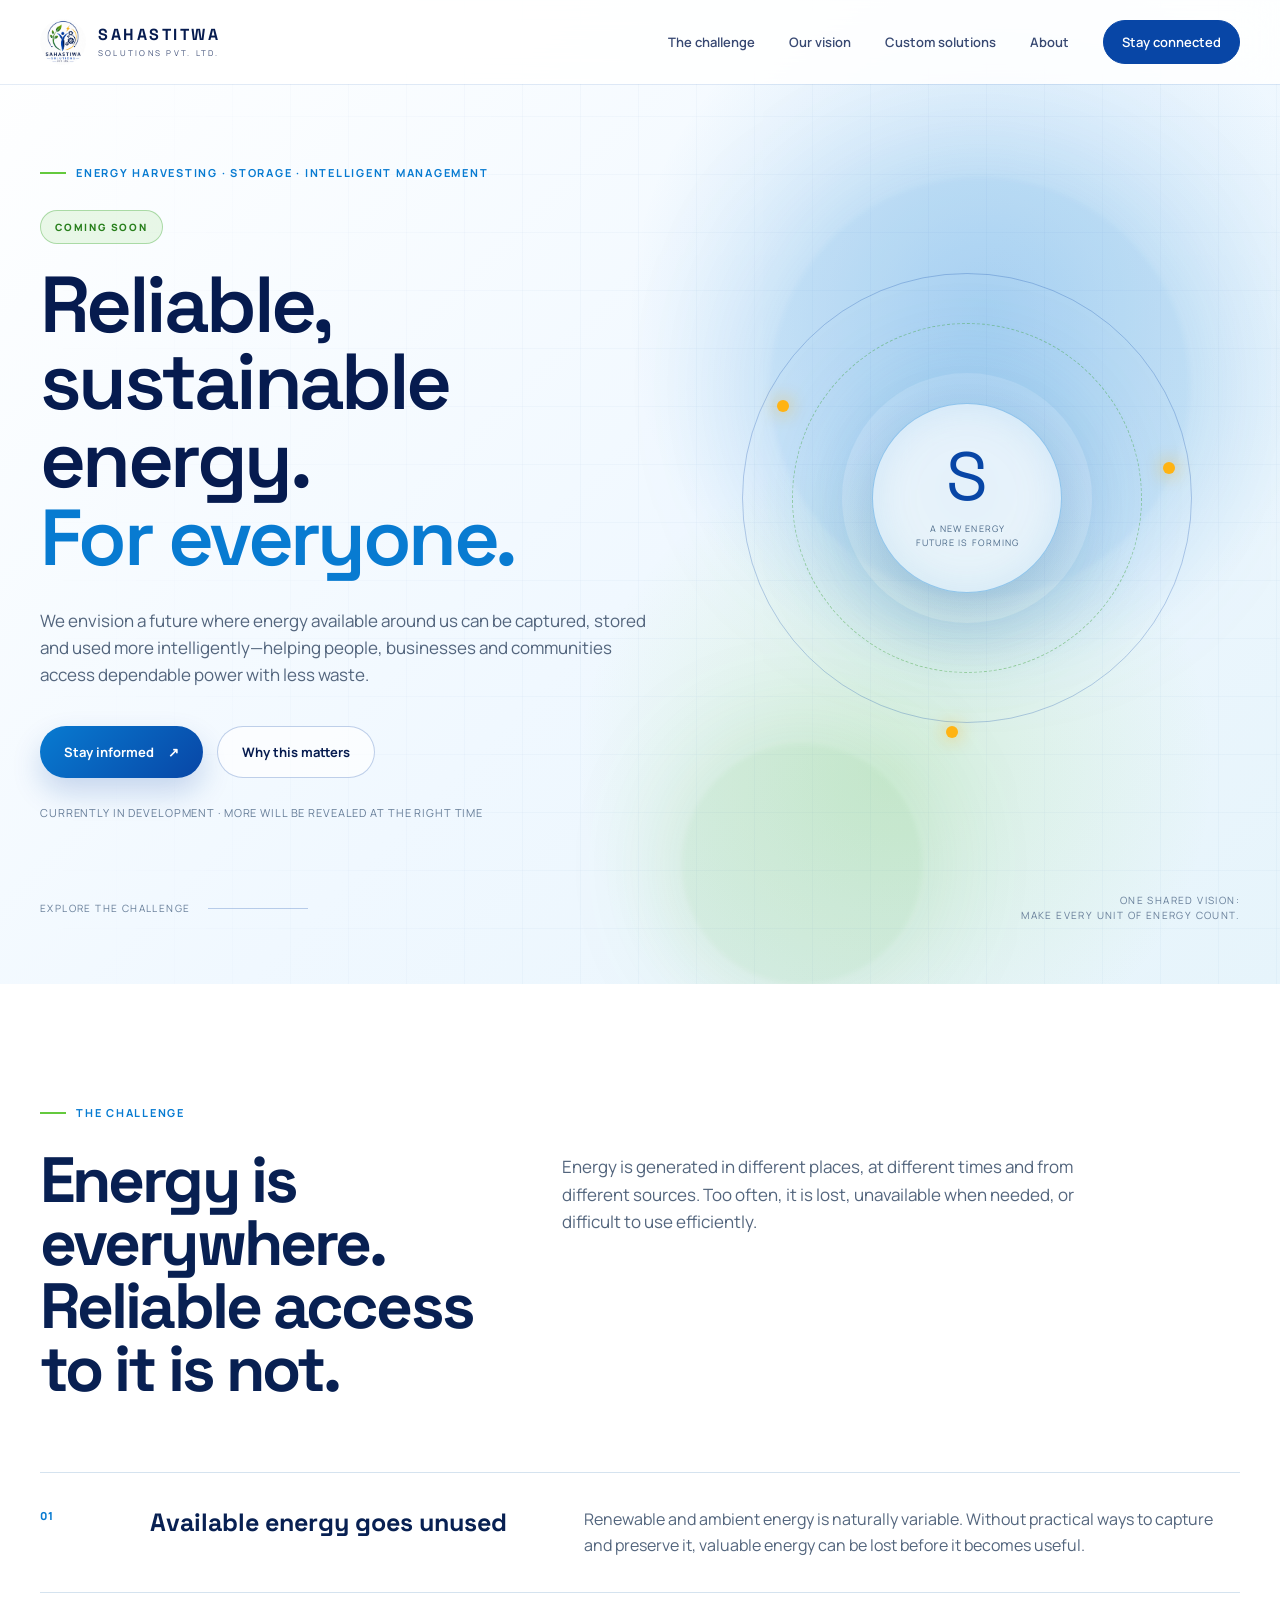
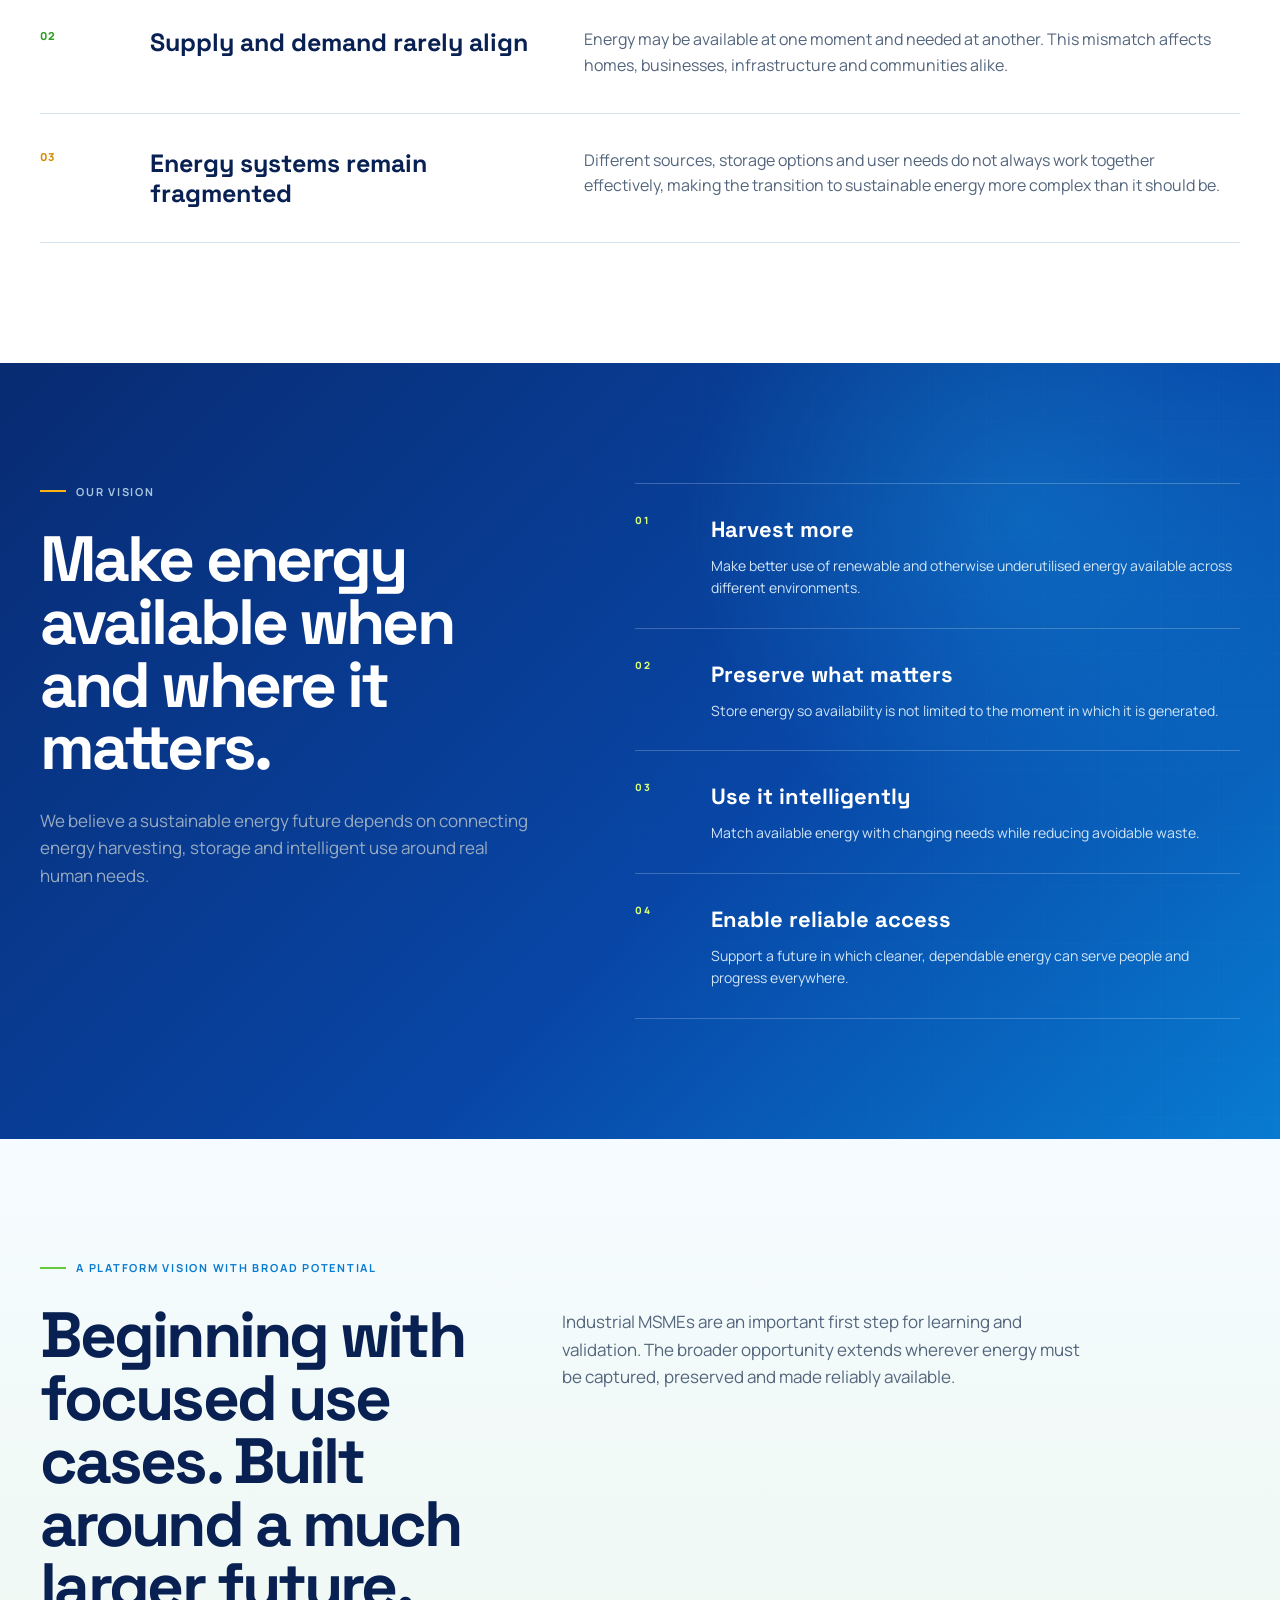
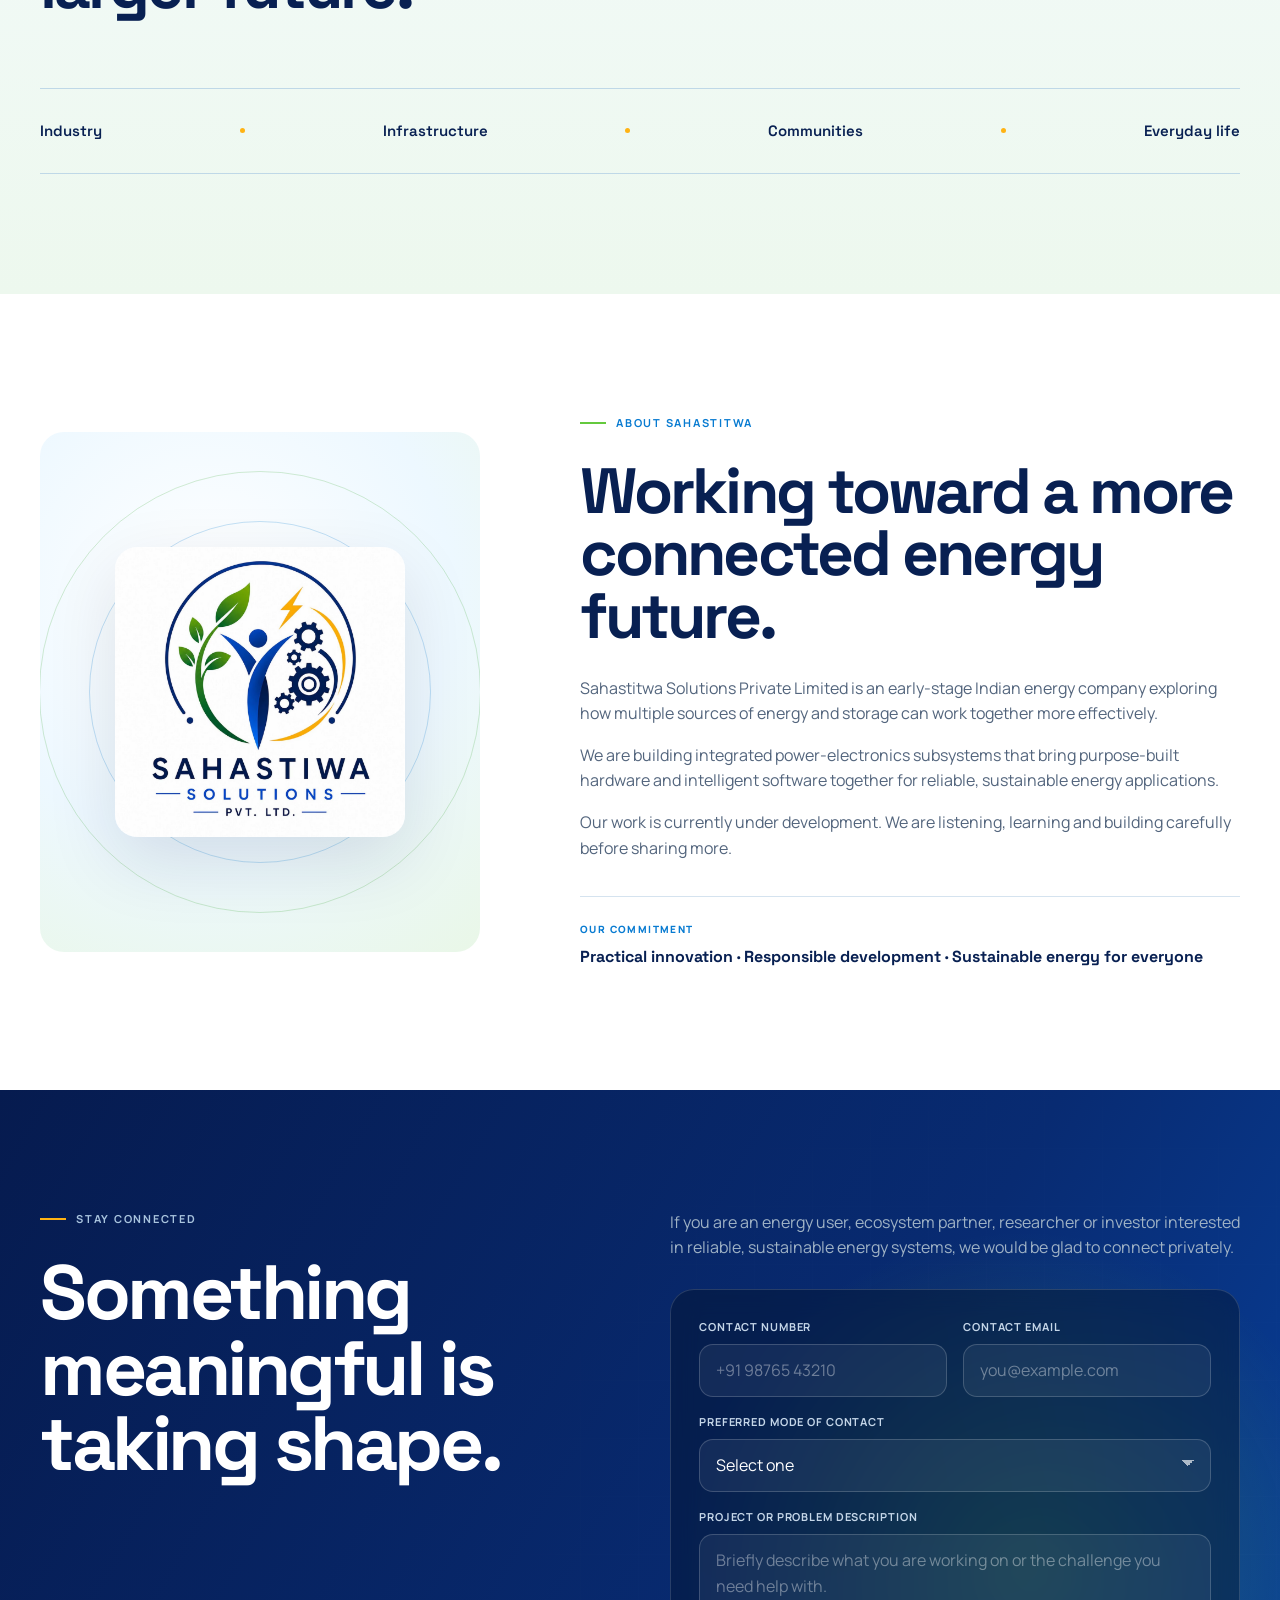
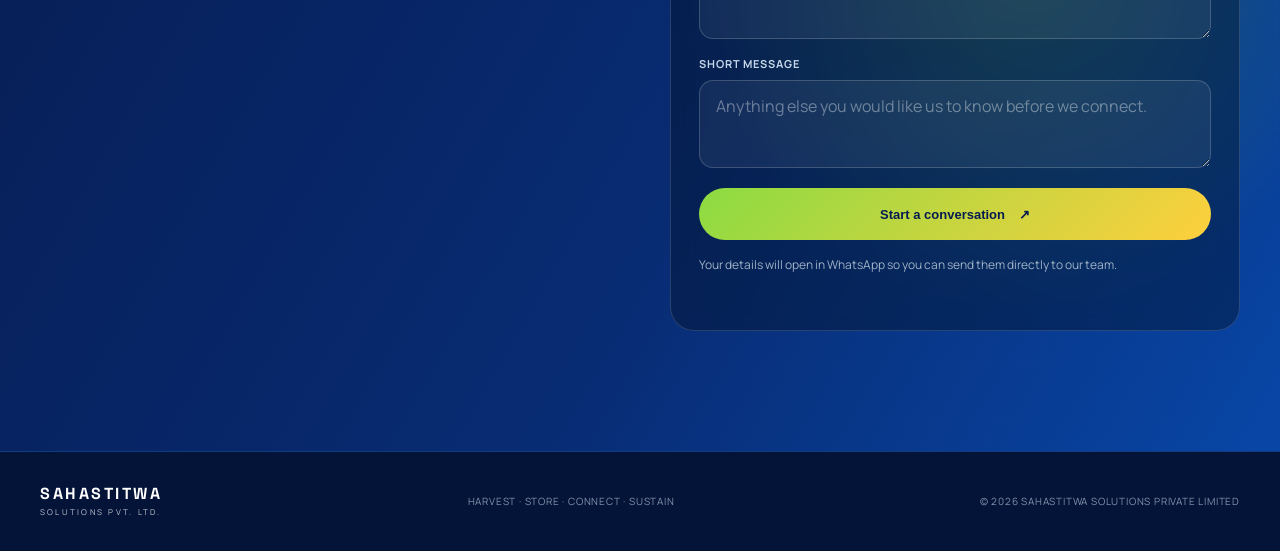
==== commit d4911375: "contact button update" ====
--- a/index.html
+++ b/index.html
@@ -156,7 +156,37 @@
         </div>
         <div class="contact-action">
           <p>If you are an energy user, ecosystem partner, researcher or investor interested in reliable, sustainable energy systems, we would be glad to connect privately.</p>
-          <a class="button button-primary" href="mailto:contact@sahastitwasolutions.com">Start a conversation <span aria-hidden="true">↗</span></a>
+          <form class="contact-form" data-contact-form="Start a conversation" novalidate>
+            <div class="form-row">
+              <label class="form-field">
+                <span>Contact number</span>
+                <input type="tel" name="phone" autocomplete="tel" required placeholder="+91 98765 43210">
+              </label>
+              <label class="form-field">
+                <span>Contact email</span>
+                <input type="email" name="email" autocomplete="email" required placeholder="you@example.com">
+              </label>
+            </div>
+            <label class="form-field">
+              <span>Preferred mode of contact</span>
+              <select name="contact_mode" required>
+                <option value="" disabled selected>Select one</option>
+                <option value="WhatsApp">WhatsApp</option>
+                <option value="Email">Email</option>
+                <option value="Phone call">Phone call</option>
+              </select>
+            </label>
+            <label class="form-field">
+              <span>Project or problem description</span>
+              <textarea name="project_description" rows="3" required placeholder="Briefly describe what you are working on or the challenge you need help with."></textarea>
+            </label>
+            <label class="form-field">
+              <span>Short message</span>
+              <textarea name="message" rows="2" required placeholder="Anything else you would like us to know before we connect."></textarea>
+            </label>
+            <button class="button button-primary" type="submit">Start a conversation <span aria-hidden="true">↗</span></button>
+            <p class="form-note">Your details will open in WhatsApp so you can send them directly to our team.</p>
+          </form>
         </div>
       </div>
     </section>
--- a/styles.css
+++ b/styles.css
@@ -213,9 +213,96 @@
 
 .contact { position: relative; overflow: hidden; color: white; background: var(--navy-950); }
 .contact-grid { mask-image: radial-gradient(circle at 80% 50%, black, transparent 60%); }
-.contact-layout { position: relative; display: grid; grid-template-columns: 1.3fr .7fr; gap: 80px; align-items: end; }
+.contact-layout { position: relative; display: grid; grid-template-columns: 1fr 1fr; gap: 60px; align-items: start; }
 .contact h2 { max-width: 760px; font-size: clamp(46px, 6vw, 78px); }
 .contact-action p { margin: 0 0 28px; color: #9fb2c5; }
+
+.contact-form {
+  display: grid;
+  gap: 16px;
+  padding: 28px;
+  border: 1px solid rgba(255,255,255,.14);
+  border-radius: var(--radius);
+  background: rgba(3,17,38,.42);
+  backdrop-filter: blur(12px);
+}
+
+.form-row {
+  display: grid;
+  grid-template-columns: 1fr 1fr;
+  gap: 16px;
+}
+
+.form-field {
+  display: grid;
+  gap: 8px;
+}
+
+.form-field span {
+  color: #c5d6e8;
+  font-size: 11px;
+  font-weight: 700;
+  letter-spacing: .08em;
+  text-transform: uppercase;
+}
+
+.contact-form input,
+.contact-form select,
+.contact-form textarea {
+  width: 100%;
+  padding: 13px 16px;
+  border: 1px solid rgba(255,255,255,.18);
+  border-radius: 14px;
+  color: white;
+  background: rgba(255,255,255,.06);
+  font: inherit;
+  transition: border-color .2s ease, background .2s ease;
+}
+
+.contact-form input::placeholder,
+.contact-form textarea::placeholder {
+  color: rgba(255,255,255,.38);
+}
+
+.contact-form select {
+  appearance: none;
+  background-image: linear-gradient(45deg, transparent 50%, rgba(255,255,255,.65) 50%), linear-gradient(135deg, rgba(255,255,255,.65) 50%, transparent 50%);
+  background-position: calc(100% - 22px) calc(50% - 3px), calc(100% - 16px) calc(50% - 3px);
+  background-size: 6px 6px, 6px 6px;
+  background-repeat: no-repeat;
+}
+
+.contact-form select option {
+  color: var(--ink);
+  background: white;
+}
+
+.contact-form input:focus,
+.contact-form select:focus,
+.contact-form textarea:focus {
+  outline: none;
+  border-color: rgba(140,219,66,.75);
+  background: rgba(255,255,255,.1);
+}
+
+.contact-form textarea {
+  resize: vertical;
+  min-height: 88px;
+}
+
+.contact-form .button {
+  width: 100%;
+  margin-top: 4px;
+  border: 0;
+  cursor: pointer;
+}
+
+.form-note {
+  margin: 0;
+  color: #8fa8c0;
+  font-size: 12px;
+  line-height: 1.5;
+}
 .site-footer { padding: 34px 0; color: #7e94aa; background: #020d1d; border-top: 1px solid #17304c; }
 .site-footer .container { display: flex; align-items: center; justify-content: space-between; gap: 25px; }
 .footer-brand { color: white; }
@@ -269,6 +356,7 @@
   .about-layout { gap: 55px; }
   .about-mark { min-height: 340px; }
   .contact-layout { gap: 45px; }
+  .form-row { grid-template-columns: 1fr; }
   .site-footer .container { flex-direction: column; align-items: flex-start; }
 }
 
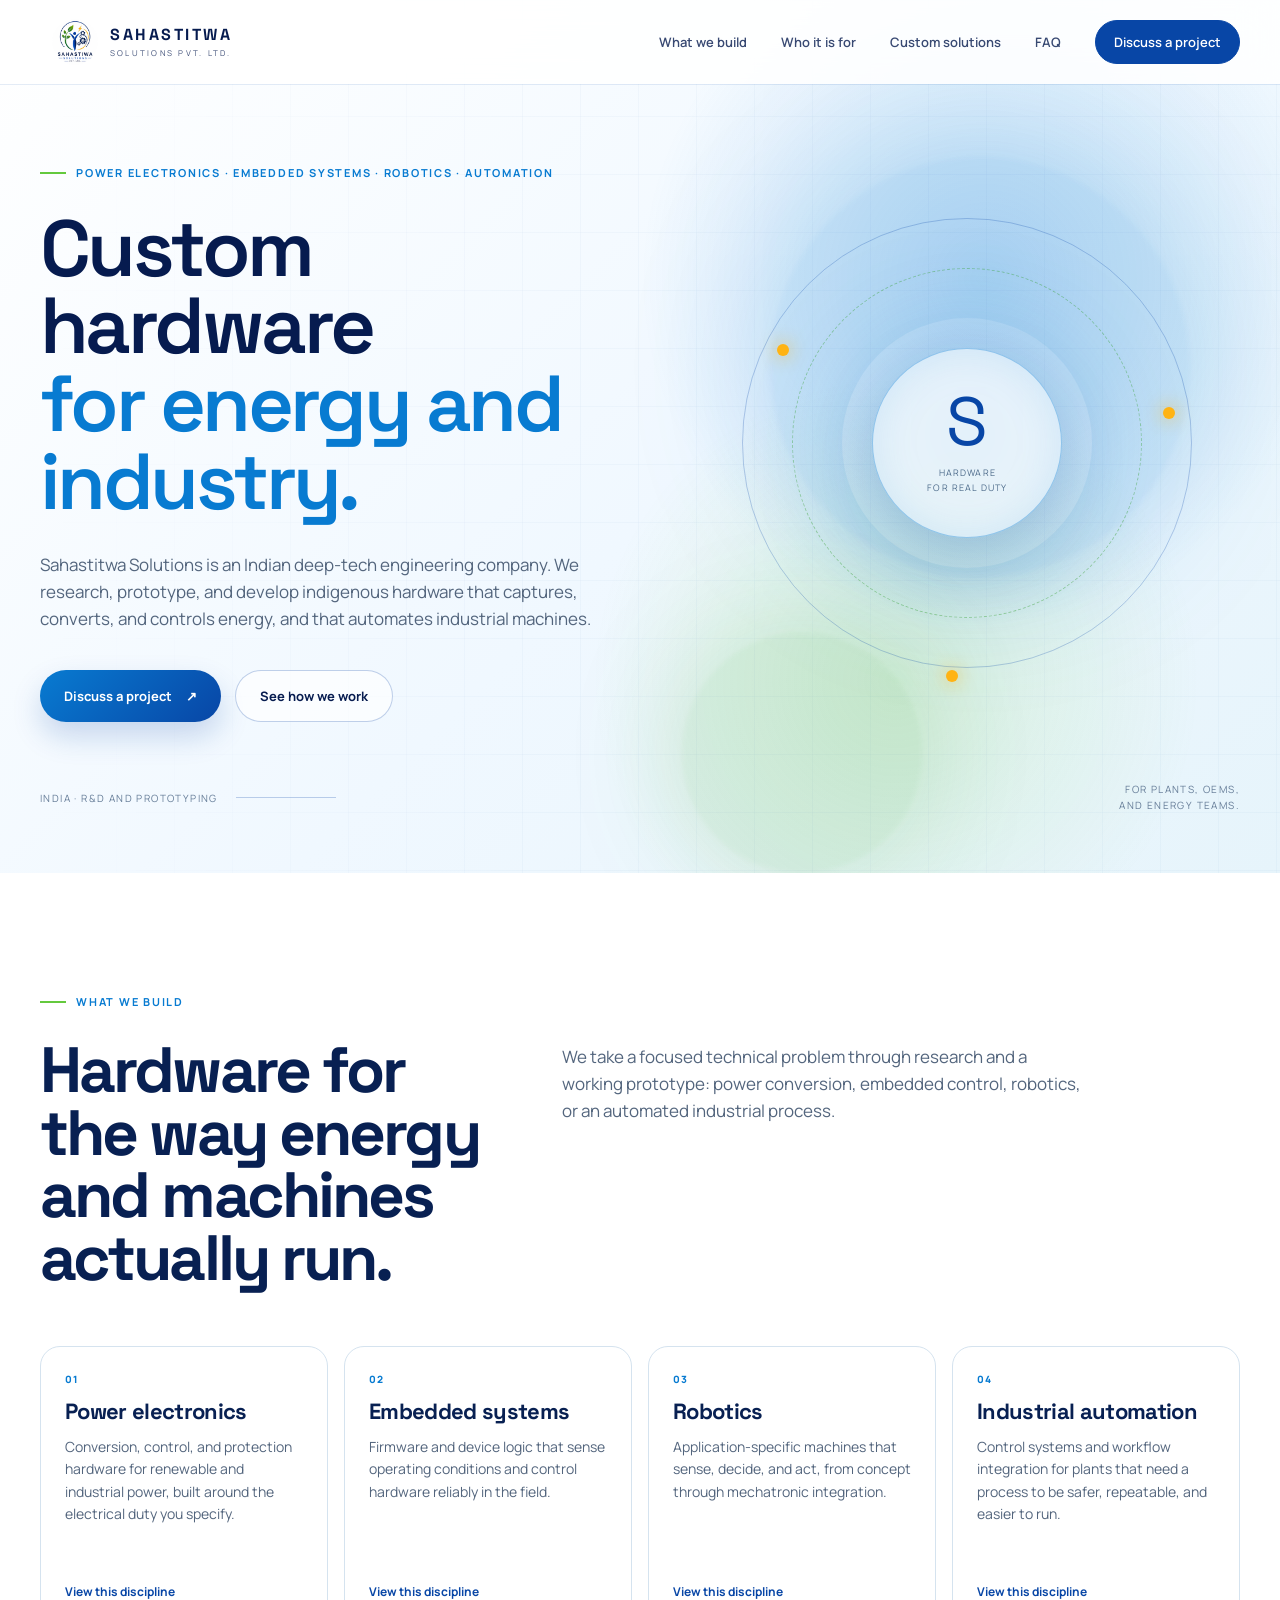
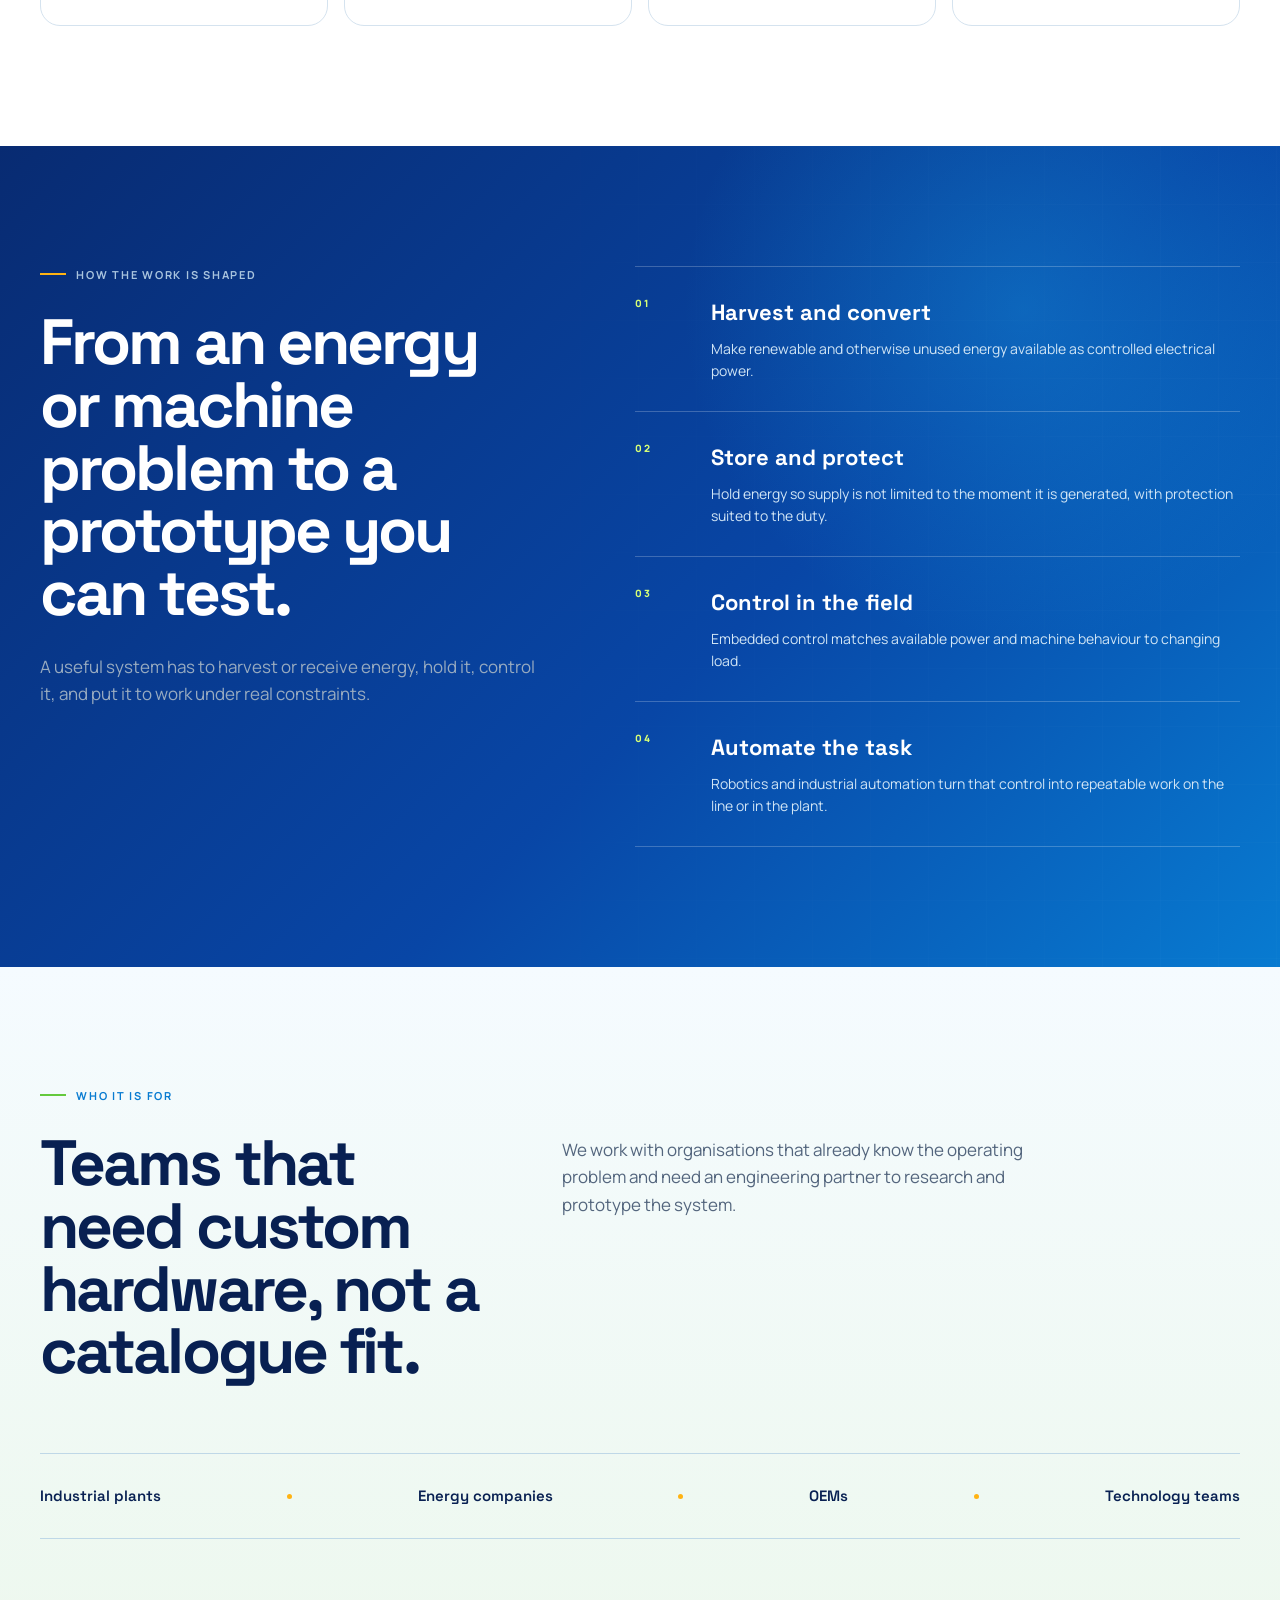
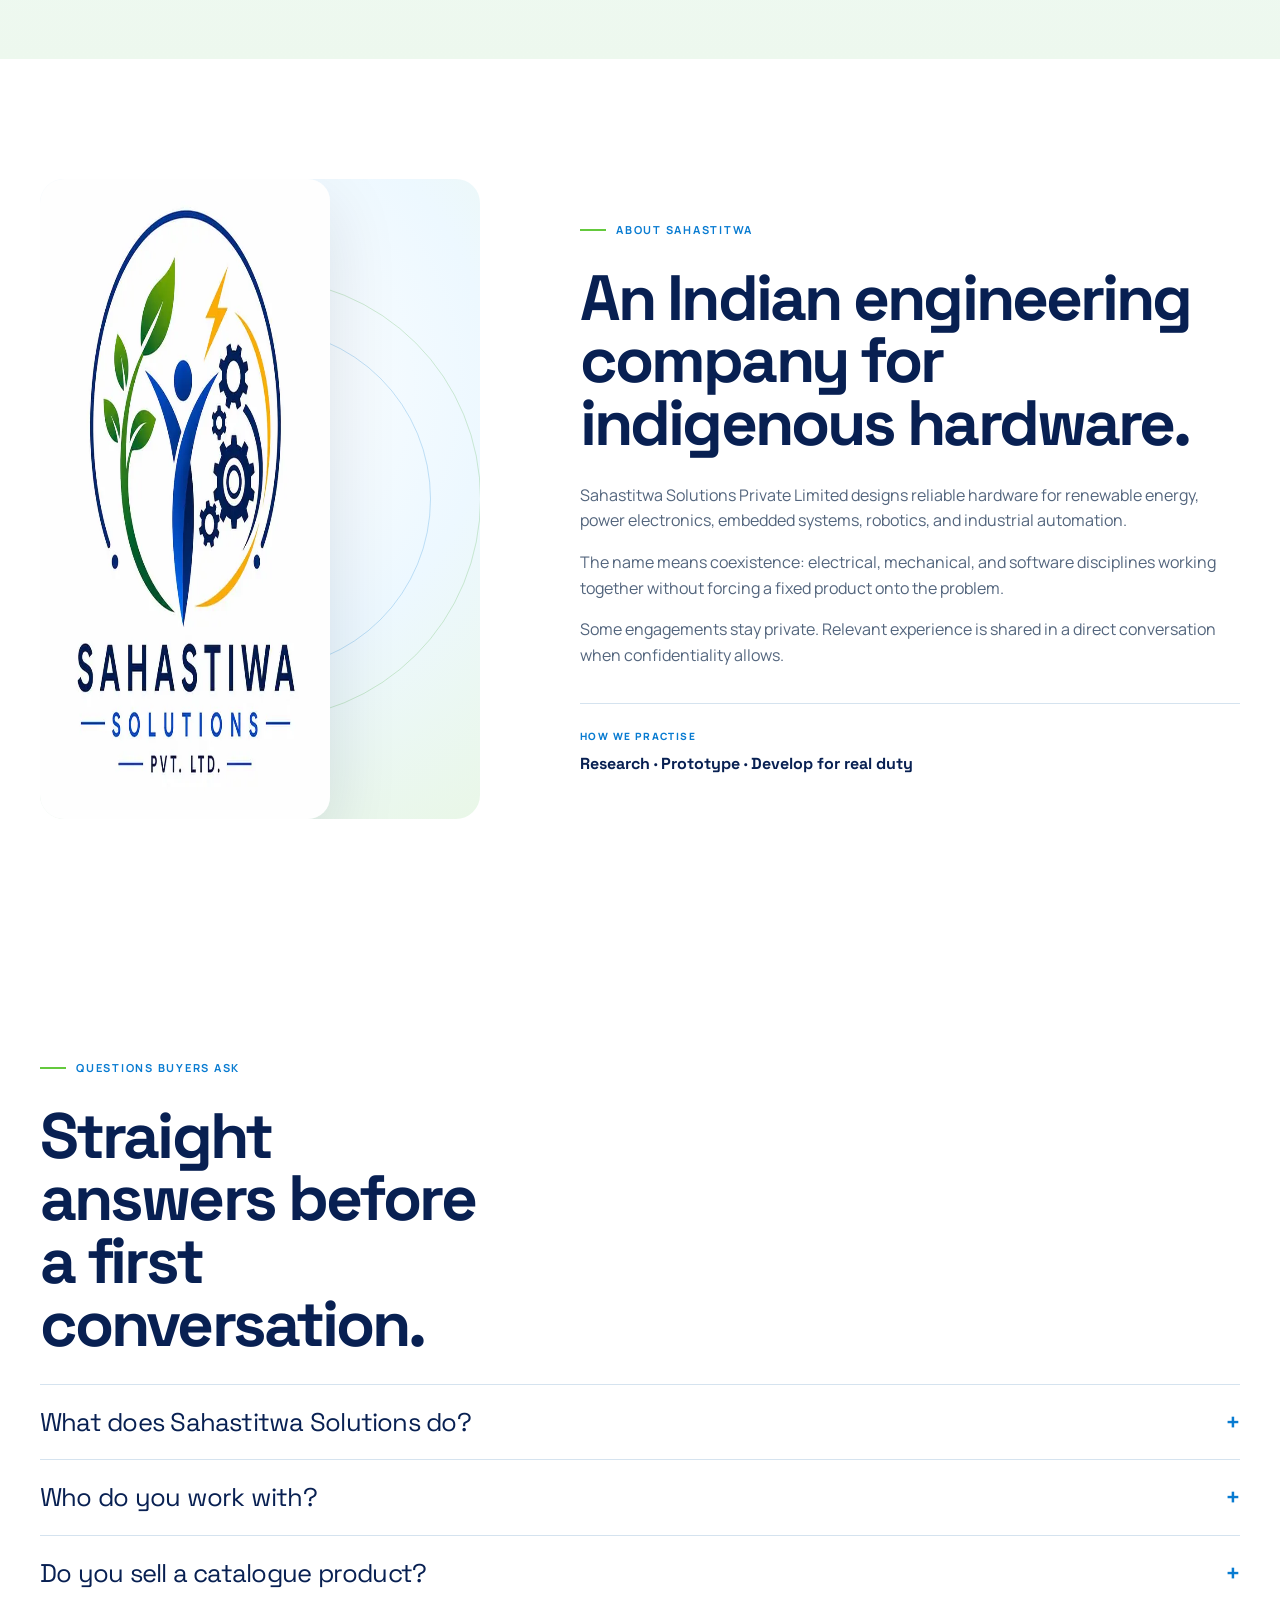
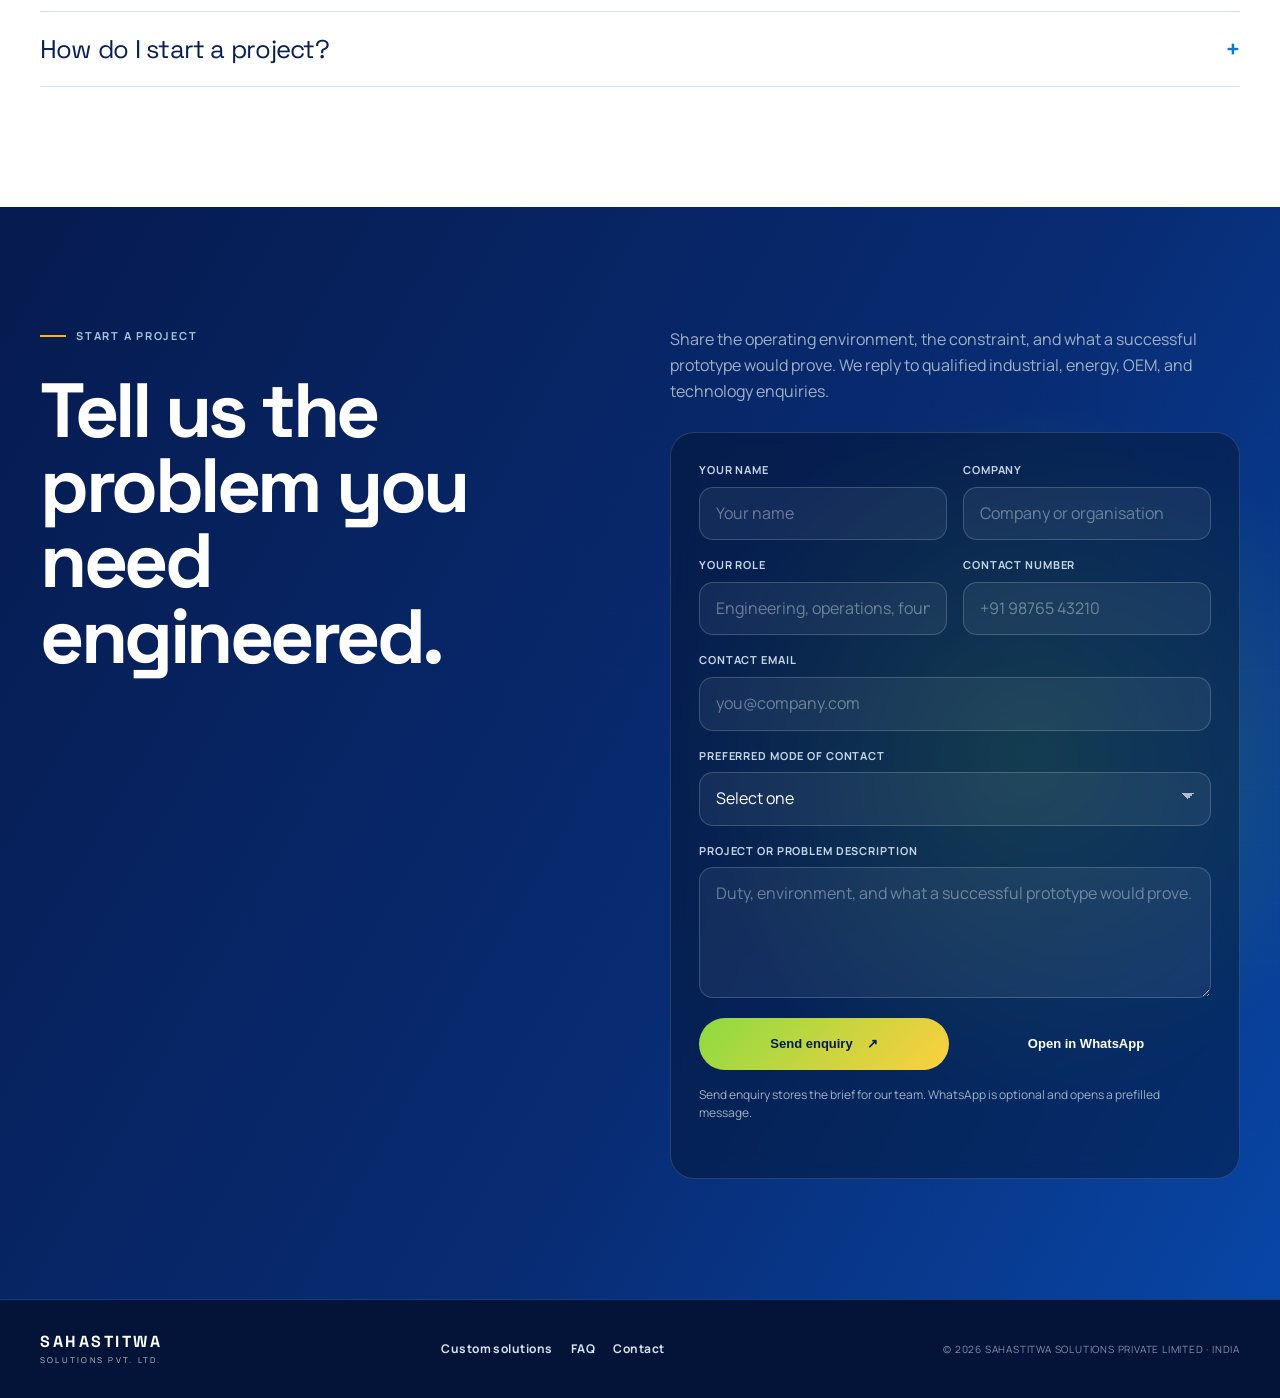
==== commit 458ce274: "update" ====
--- a/index.html
+++ b/index.html
@@ -2,62 +2,128 @@
 <html lang="en">
 <head>
   <meta charset="utf-8">
+  <script>document.documentElement.classList.add("js")</script>
   <meta name="viewport" content="width=device-width, initial-scale=1">
-  <meta name="description" content="Sahastitwa Solutions is working toward a future where available energy can be captured, stored and used more intelligently—for reliable and sustainable power for everyone.">
+  <title>Custom Deep-Tech Hardware for Energy and Industry | Sahastitwa Solutions</title>
+  <meta name="description" content="Sahastitwa Solutions designs and prototypes indigenous hardware for renewable energy, power electronics, embedded systems, robotics, and industrial automation. Based in India, for plants, OEMs, and energy teams.">
+  <link rel="canonical" href="https://sahastitwa.in/">
+  <meta name="robots" content="index, follow">
   <meta name="theme-color" content="#0846a6">
-  <title>Sahastitwa Solutions | A Reliable, Sustainable Energy Future</title>
-  <link rel="icon" href="assets/sahastitwa-logo.png">
+  <meta property="og:type" content="website">
+  <meta property="og:site_name" content="Sahastitwa Solutions">
+  <meta property="og:url" content="https://sahastitwa.in/">
+  <meta property="og:title" content="Custom Deep-Tech Hardware for Energy and Industry | Sahastitwa Solutions">
+  <meta property="og:description" content="R&amp;D and prototyping for power electronics, embedded systems, robotics, and industrial automation.">
+  <meta property="og:image" content="https://sahastitwa.in/assets/sahastitwa-logo.webp">
+  <meta name="twitter:card" content="summary">
+  <link rel="icon" href="assets/favicon.png" type="image/png">
   <link rel="preconnect" href="https://fonts.googleapis.com">
   <link rel="preconnect" href="https://fonts.gstatic.com" crossorigin>
-  <link href="https://fonts.googleapis.com/css2?family=Manrope:wght@400;500;600;700;800&family=Space+Grotesk:wght@500;600;700&display=swap" rel="stylesheet">
+  <link href="https://fonts.googleapis.com/css2?family=Manrope:wght@400;600&family=Space+Grotesk:wght@500;600&display=swap" rel="stylesheet">
   <link rel="stylesheet" href="styles.css">
+  <script type="application/ld+json">
+  {
+    "@context": "https://schema.org",
+    "@graph": [
+      {
+        "@type": "Organization",
+        "@id": "https://sahastitwa.in/#organization",
+        "name": "Sahastitwa Solutions Private Limited",
+        "url": "https://sahastitwa.in/",
+        "logo": "https://sahastitwa.in/assets/sahastitwa-logo.webp",
+        "description": "Indian deep-tech engineering company designing and prototyping indigenous hardware for renewable energy, power electronics, embedded systems, robotics, and industrial automation.",
+        "areaServed": "IN",
+        "knowsAbout": ["Renewable energy", "Power electronics", "Embedded systems", "Robotics", "Industrial automation"]
+      },
+      {
+        "@type": "FAQPage",
+        "@id": "https://sahastitwa.in/#faq",
+        "mainEntity": [
+          {
+            "@type": "Question",
+            "name": "What does Sahastitwa Solutions do?",
+            "acceptedAnswer": {
+              "@type": "Answer",
+              "text": "Sahastitwa Solutions Private Limited designs and prototypes indigenous hardware for renewable energy, power electronics, embedded systems, robotics, and industrial automation."
+            }
+          },
+          {
+            "@type": "Question",
+            "name": "Who do you work with?",
+            "acceptedAnswer": {
+              "@type": "Answer",
+              "text": "We work with industrial plants, energy-intensive businesses, renewable-energy companies, OEMs, and technology teams that need a custom hardware system."
+            }
+          },
+          {
+            "@type": "Question",
+            "name": "Do you sell a catalogue product?",
+            "acceptedAnswer": {
+              "@type": "Answer",
+              "text": "Engagements start from the operating problem. We research, prototype, and develop the hardware and control system that problem requires, including work that stays confidential."
+            }
+          },
+          {
+            "@type": "Question",
+            "name": "How do I start a project?",
+            "acceptedAnswer": {
+              "@type": "Answer",
+              "text": "Send your name, company, role, and a short description of the challenge through the enquiry form. You can ask to be contacted by email, phone, or WhatsApp."
+            }
+          }
+        ]
+      }
+    ]
+  }
+  </script>
 </head>
 <body>
   <a class="skip-link" href="#main">Skip to content</a>
 
   <header class="site-header" data-header>
     <a class="brand" href="#top" aria-label="Sahastitwa Solutions home">
-      <img src="assets/sahastitwa-logo.png" alt="Sahastitwa Solutions logo">
+      <picture>
+        <source srcset="assets/sahastitwa-logo.webp" type="image/webp">
+        <img src="assets/sahastitwa-logo.png" width="46" height="46" alt="Sahastitwa Solutions logo">
+      </picture>
       <span><strong>Sahastitwa</strong><small>Solutions Pvt. Ltd.</small></span>
     </a>
     <button class="menu-button" type="button" aria-expanded="false" aria-controls="site-nav" data-menu-button>
       <span></span><span></span><span></span><span class="sr-only">Open navigation</span>
     </button>
     <nav id="site-nav" class="site-nav" aria-label="Primary navigation" data-nav>
-      <a href="#challenge">The challenge</a>
-      <a href="#vision">Our vision</a>
+      <a href="#work">What we build</a>
+      <a href="#audience">Who it is for</a>
       <a href="custom-solutions.html">Custom solutions</a>
-      <a href="#about">About</a>
-      <a class="nav-cta" href="#contact">Stay connected</a>
+      <a href="#faq">FAQ</a>
+      <a class="nav-cta" href="#contact">Discuss a project</a>
     </nav>
   </header>
 
   <main id="main">
-    <section class="hero coming-soon-hero" id="top">
+    <section class="hero" id="top">
       <div class="hero-grid" aria-hidden="true"></div>
       <div class="hero-glow hero-glow-blue" aria-hidden="true"></div>
       <div class="hero-glow hero-glow-green" aria-hidden="true"></div>
 
       <div class="container hero-layout">
-        <div class="hero-copy reveal">
-          <p class="eyebrow"><span></span> Energy harvesting · Storage · Intelligent management</p>
-          <div class="coming-soon-label">Coming soon</div>
-          <h1>Reliable, sustainable energy.<br><em>For everyone.</em></h1>
-          <p class="hero-intro">We envision a future where energy available around us can be captured, stored and used more intelligently—helping people, businesses and communities access dependable power with less waste.</p>
+        <div class="hero-copy">
+          <p class="eyebrow"><span></span> Power electronics · Embedded systems · Robotics · Automation</p>
+          <h1>Custom hardware<br><em>for energy and industry.</em></h1>
+          <p class="hero-intro">Sahastitwa Solutions is an Indian deep-tech engineering company. We research, prototype, and develop indigenous hardware that captures, converts, and controls energy, and that automates industrial machines.</p>
           <div class="hero-actions">
-            <a class="button button-primary" href="#contact">Stay informed <span aria-hidden="true">↗</span></a>
-            <a class="button button-ghost" href="#challenge">Why this matters</a>
+            <a class="button button-primary" href="#contact">Discuss a project <span aria-hidden="true">↗</span></a>
+            <a class="button button-ghost" href="custom-solutions.html">See how we work</a>
           </div>
-          <p class="development-note">Currently in development · More will be revealed at the right time</p>
-        </div>
-
-        <div class="future-visual reveal" aria-label="Abstract visualization representing a cleaner and more reliable energy future">
+        </div>
+
+        <div class="future-visual" aria-label="Four engineering disciplines: power electronics, embedded systems, robotics, and industrial automation">
           <div class="future-ring ring-a"></div>
           <div class="future-ring ring-b"></div>
           <div class="future-ring ring-c"></div>
           <div class="future-core">
             <span>S</span>
-            <small>A new energy<br>future is forming</small>
+            <small>Hardware<br>for real duty</small>
           </div>
           <div class="future-dot dot-a"></div>
           <div class="future-dot dot-b"></div>
@@ -66,36 +132,44 @@
       </div>
 
       <div class="hero-footer container">
-        <span>Explore the challenge</span>
+        <span>India · R&amp;D and prototyping</span>
         <div class="scroll-line"></div>
-        <p>One shared vision:<br>make every unit of energy count.</p>
-      </div>
-    </section>
-
-    <section class="problem section" id="challenge">
+        <p>For plants, OEMs,<br>and energy teams.</p>
+      </div>
+    </section>
+
+    <section class="problem section" id="work">
       <div class="container">
-        <div class="section-heading reveal">
-          <p class="eyebrow dark"><span></span> The challenge</p>
-          <h2>Energy is everywhere. Reliable access to it is not.</h2>
-          <p>Energy is generated in different places, at different times and from different sources. Too often, it is lost, unavailable when needed, or difficult to use efficiently.</p>
-        </div>
-
-        <div class="problem-list">
-          <article class="problem-row reveal">
-            <span class="row-number">01</span>
-            <h3>Available energy goes unused</h3>
-            <p>Renewable and ambient energy is naturally variable. Without practical ways to capture and preserve it, valuable energy can be lost before it becomes useful.</p>
-          </article>
-          <article class="problem-row reveal">
-            <span class="row-number">02</span>
-            <h3>Supply and demand rarely align</h3>
-            <p>Energy may be available at one moment and needed at another. This mismatch affects homes, businesses, infrastructure and communities alike.</p>
-          </article>
-          <article class="problem-row reveal">
-            <span class="row-number">03</span>
-            <h3>Energy systems remain fragmented</h3>
-            <p>Different sources, storage options and user needs do not always work together effectively, making the transition to sustainable energy more complex than it should be.</p>
-          </article>
+        <div class="section-heading">
+          <p class="eyebrow dark"><span></span> What we build</p>
+          <h2>Hardware for the way energy and machines actually run.</h2>
+          <p class="answer">We take a focused technical problem through research and a working prototype: power conversion, embedded control, robotics, or an automated industrial process.</p>
+        </div>
+        <div class="offer-grid">
+          <a class="offer-card" href="custom-solutions.html#power">
+            <span>01</span>
+            <h3>Power electronics</h3>
+            <p>Conversion, control, and protection hardware for renewable and industrial power, built around the electrical duty you specify.</p>
+            <strong>View this discipline</strong>
+          </a>
+          <a class="offer-card" href="custom-solutions.html#embedded">
+            <span>02</span>
+            <h3>Embedded systems</h3>
+            <p>Firmware and device logic that sense operating conditions and control hardware reliably in the field.</p>
+            <strong>View this discipline</strong>
+          </a>
+          <a class="offer-card" href="custom-solutions.html#robotics">
+            <span>03</span>
+            <h3>Robotics</h3>
+            <p>Application-specific machines that sense, decide, and act, from concept through mechatronic integration.</p>
+            <strong>View this discipline</strong>
+          </a>
+          <a class="offer-card" href="custom-solutions.html#automation">
+            <span>04</span>
+            <h3>Industrial automation</h3>
+            <p>Control systems and workflow integration for plants that need a process to be safer, repeatable, and easier to run.</p>
+            <strong>View this discipline</strong>
+          </a>
         </div>
       </div>
     </section>
@@ -103,89 +177,134 @@
     <section class="vision-section section" id="vision">
       <div class="vision-grid" aria-hidden="true"></div>
       <div class="container vision-layout">
-        <div class="section-heading light reveal">
-          <p class="eyebrow"><span></span> Our vision</p>
-          <h2>Make energy available when and where it matters.</h2>
-          <p>We believe a sustainable energy future depends on connecting energy harvesting, storage and intelligent use around real human needs.</p>
-        </div>
-
+        <div class="section-heading light">
+          <p class="eyebrow"><span></span> How the work is shaped</p>
+          <h2>From an energy or machine problem to a prototype you can test.</h2>
+          <p>A useful system has to harvest or receive energy, hold it, control it, and put it to work under real constraints.</p>
+        </div>
         <div class="outcome-list">
-          <article class="outcome reveal"><span>01</span><div><h3>Harvest more</h3><p>Make better use of renewable and otherwise underutilised energy available across different environments.</p></div></article>
-          <article class="outcome reveal"><span>02</span><div><h3>Preserve what matters</h3><p>Store energy so availability is not limited to the moment in which it is generated.</p></div></article>
-          <article class="outcome reveal"><span>03</span><div><h3>Use it intelligently</h3><p>Match available energy with changing needs while reducing avoidable waste.</p></div></article>
-          <article class="outcome reveal"><span>04</span><div><h3>Enable reliable access</h3><p>Support a future in which cleaner, dependable energy can serve people and progress everywhere.</p></div></article>
-        </div>
-      </div>
-    </section>
-
-    <section class="audience-section section">
+          <article class="outcome"><span>01</span><div><h3>Harvest and convert</h3><p>Make renewable and otherwise unused energy available as controlled electrical power.</p></div></article>
+          <article class="outcome"><span>02</span><div><h3>Store and protect</h3><p>Hold energy so supply is not limited to the moment it is generated, with protection suited to the duty.</p></div></article>
+          <article class="outcome"><span>03</span><div><h3>Control in the field</h3><p>Embedded control matches available power and machine behaviour to changing load.</p></div></article>
+          <article class="outcome"><span>04</span><div><h3>Automate the task</h3><p>Robotics and industrial automation turn that control into repeatable work on the line or in the plant.</p></div></article>
+        </div>
+      </div>
+    </section>
+
+    <section class="audience-section section" id="audience">
       <div class="container">
-        <div class="section-heading reveal">
-          <p class="eyebrow dark"><span></span> A platform vision with broad potential</p>
-          <h2>Beginning with focused use cases. Built around a much larger future.</h2>
-          <p>Industrial MSMEs are an important first step for learning and validation. The broader opportunity extends wherever energy must be captured, preserved and made reliably available.</p>
-        </div>
-        <div class="audience-line reveal">
-          <span>Industry</span><i></i><span>Infrastructure</span><i></i><span>Communities</span><i></i><span>Everyday life</span>
+        <div class="section-heading">
+          <p class="eyebrow dark"><span></span> Who it is for</p>
+          <h2>Teams that need custom hardware, not a catalogue fit.</h2>
+          <p class="answer">We work with organisations that already know the operating problem and need an engineering partner to research and prototype the system.</p>
+        </div>
+        <div class="audience-line">
+          <span>Industrial plants</span><i></i><span>Energy companies</span><i></i><span>OEMs</span><i></i><span>Technology teams</span>
         </div>
       </div>
     </section>
 
     <section class="about section" id="about">
       <div class="container about-layout">
-        <div class="about-mark reveal">
-          <img src="assets/sahastitwa-logo.png" alt="" aria-hidden="true">
-        </div>
-        <div class="about-copy reveal">
+        <div class="about-mark">
+          <picture>
+            <source srcset="assets/sahastitwa-logo.webp" type="image/webp">
+            <img src="assets/sahastitwa-logo.png" width="640" height="640" alt="Sahastitwa Solutions mark">
+          </picture>
+        </div>
+        <div class="about-copy">
           <p class="eyebrow dark"><span></span> About Sahastitwa</p>
-          <h2>Working toward a more connected energy future.</h2>
-          <p>Sahastitwa Solutions Private Limited is an early-stage Indian energy company exploring how multiple sources of energy and storage can work together more effectively.</p>
-          <p>We are building integrated power-electronics subsystems that bring purpose-built hardware and intelligent software together for reliable, sustainable energy applications.</p>
-          <p>Our work is currently under development. We are listening, learning and building carefully before sharing more.</p>
-          <div class="founders"><span>Our commitment</span><strong>Practical innovation · Responsible development · Sustainable energy for everyone</strong></div>
+          <h2>An Indian engineering company for indigenous hardware.</h2>
+          <p>Sahastitwa Solutions Private Limited designs reliable hardware for renewable energy, power electronics, embedded systems, robotics, and industrial automation.</p>
+          <p>The name means coexistence: electrical, mechanical, and software disciplines working together without forcing a fixed product onto the problem.</p>
+          <p>Some engagements stay private. Relevant experience is shared in a direct conversation when confidentiality allows.</p>
+          <div class="founders"><span>How we practise</span><strong>Research · Prototype · Develop for real duty</strong></div>
+        </div>
+      </div>
+    </section>
+
+    <section class="faq-section section" id="faq">
+      <div class="container">
+        <div class="section-heading">
+          <p class="eyebrow dark"><span></span> Questions buyers ask</p>
+          <h2>Straight answers before a first conversation.</h2>
+        </div>
+        <div class="faq-list">
+          <details>
+            <summary>What does Sahastitwa Solutions do?</summary>
+            <p>We design and prototype indigenous hardware for renewable energy, power electronics, embedded systems, robotics, and industrial automation. The work covers research, a working prototype, and development of the system your duty requires.</p>
+          </details>
+          <details>
+            <summary>Who do you work with?</summary>
+            <p>Industrial plants, energy-intensive businesses, renewable-energy companies, OEMs, and technology teams that need custom engineering rather than an off-the-shelf unit.</p>
+          </details>
+          <details>
+            <summary>Do you sell a catalogue product?</summary>
+            <p>No. We start from the operating problem, constraints, and definition of success, then research and prototype the hardware and control approach that fits.</p>
+          </details>
+          <details>
+            <summary>How do I start a project?</summary>
+            <p>Use the form on this page. Include your company, role, and the challenge. Choose email, phone, or WhatsApp, and the enquiry is stored for the team as well as opened in WhatsApp when you ask for that.</p>
+          </details>
         </div>
       </div>
     </section>
 
     <section class="contact section" id="contact">
       <div class="contact-grid" aria-hidden="true"></div>
-      <div class="container contact-layout reveal">
+      <div class="container contact-layout">
         <div>
-          <p class="eyebrow"><span></span> Stay connected</p>
-          <h2>Something meaningful is taking shape.</h2>
+          <p class="eyebrow"><span></span> Start a project</p>
+          <h2>Tell us the problem you need engineered.</h2>
         </div>
         <div class="contact-action">
-          <p>If you are an energy user, ecosystem partner, researcher or investor interested in reliable, sustainable energy systems, we would be glad to connect privately.</p>
-          <form class="contact-form" data-contact-form="Start a conversation" novalidate>
+          <p>Share the operating environment, the constraint, and what a successful prototype would prove. We reply to qualified industrial, energy, OEM, and technology enquiries.</p>
+          <form class="contact-form" name="project-enquiry" method="POST" action="/" data-netlify="true" netlify-honeypot="bot-field" data-contact-form="Homepage enquiry" novalidate>
+            <input type="hidden" name="form-name" value="project-enquiry">
+            <p class="hp-field" hidden><label>Leave this empty <input name="bot-field" tabindex="-1" autocomplete="off"></label></p>
             <div class="form-row">
+              <label class="form-field">
+                <span>Your name</span>
+                <input type="text" name="name" autocomplete="name" required placeholder="Your name">
+              </label>
+              <label class="form-field">
+                <span>Company</span>
+                <input type="text" name="company" autocomplete="organization" required placeholder="Company or organisation">
+              </label>
+            </div>
+            <div class="form-row">
+              <label class="form-field">
+                <span>Your role</span>
+                <input type="text" name="role" autocomplete="organization-title" required placeholder="Engineering, operations, founder">
+              </label>
               <label class="form-field">
                 <span>Contact number</span>
                 <input type="tel" name="phone" autocomplete="tel" required placeholder="+91 98765 43210">
               </label>
-              <label class="form-field">
-                <span>Contact email</span>
-                <input type="email" name="email" autocomplete="email" required placeholder="you@example.com">
-              </label>
             </div>
+            <label class="form-field">
+              <span>Contact email</span>
+              <input type="email" name="email" autocomplete="email" required placeholder="you@company.com">
+            </label>
             <label class="form-field">
               <span>Preferred mode of contact</span>
               <select name="contact_mode" required>
                 <option value="" disabled selected>Select one</option>
-                <option value="WhatsApp">WhatsApp</option>
                 <option value="Email">Email</option>
                 <option value="Phone call">Phone call</option>
+                <option value="WhatsApp">WhatsApp</option>
               </select>
             </label>
             <label class="form-field">
               <span>Project or problem description</span>
-              <textarea name="project_description" rows="3" required placeholder="Briefly describe what you are working on or the challenge you need help with."></textarea>
+              <textarea name="project_description" rows="4" required placeholder="Duty, environment, and what a successful prototype would prove."></textarea>
             </label>
-            <label class="form-field">
-              <span>Short message</span>
-              <textarea name="message" rows="2" required placeholder="Anything else you would like us to know before we connect."></textarea>
-            </label>
-            <button class="button button-primary" type="submit">Start a conversation <span aria-hidden="true">↗</span></button>
-            <p class="form-note">Your details will open in WhatsApp so you can send them directly to our team.</p>
+            <div class="form-actions">
+              <button class="button button-primary" type="submit">Send enquiry <span aria-hidden="true">↗</span></button>
+              <button class="button button-quiet" type="button" data-whatsapp>Open in WhatsApp</button>
+            </div>
+            <p class="form-note">Send enquiry stores the brief for our team. WhatsApp is optional and opens a prefilled message.</p>
+            <p class="form-status" data-form-status hidden></p>
           </form>
         </div>
       </div>
@@ -195,8 +314,12 @@
   <footer class="site-footer">
     <div class="container">
       <a class="brand footer-brand" href="#top"><span><strong>Sahastitwa</strong><small>Solutions Pvt. Ltd.</small></span></a>
-      <p>Harvest · Store · Connect · Sustain</p>
-      <p>© <span data-year></span> Sahastitwa Solutions Private Limited</p>
+      <nav class="footer-links" aria-label="Footer">
+        <a href="custom-solutions.html">Custom solutions</a>
+        <a href="#faq">FAQ</a>
+        <a href="#contact">Contact</a>
+      </nav>
+      <p>© <span data-year></span> Sahastitwa Solutions Private Limited · India</p>
     </div>
   </footer>
 
--- a/styles.css
+++ b/styles.css
@@ -290,12 +290,12 @@
   min-height: 88px;
 }
 
-.contact-form .button {
-  width: 100%;
-  margin-top: 4px;
-  border: 0;
-  cursor: pointer;
-}
+.form-actions { display: flex; flex-wrap: wrap; gap: 12px; margin-top: 4px; }
+.form-actions .button { flex: 1 1 190px; width: auto; border: 0; cursor: pointer; }
+.button-quiet { color: white; background: transparent; border: 1px solid rgba(255,255,255,.35); }
+.button-quiet:hover { border-color: white; }
+.hp-field { position: absolute; left: -10000px; width: 1px; height: 1px; overflow: hidden; }
+.form-status { margin: 0; padding: 14px 16px; border-radius: 14px; color: white; background: rgba(100,201,61,.18); }
 
 .form-note {
   margin: 0;
@@ -307,9 +307,13 @@
 .site-footer .container { display: flex; align-items: center; justify-content: space-between; gap: 25px; }
 .footer-brand { color: white; }
 .site-footer p { margin: 0; font-size: 10px; letter-spacing: .08em; text-transform: uppercase; }
-
-.reveal { opacity: 0; transform: translateY(24px); transition: opacity .75s ease, transform .75s ease; }
-.reveal.visible { opacity: 1; transform: translateY(0); }
+.footer-links { display: flex; flex-wrap: wrap; gap: 8px 18px; }
+.footer-links a { color: #d5e4f2; font-size: 12px; font-weight: 700; letter-spacing: .04em; text-decoration: none; text-transform: none; }
+.footer-links a:hover { color: white; }
+.brand picture { display: contents; }
+
+.js .reveal { opacity: 0; transform: translateY(24px); transition: opacity .75s ease, transform .75s ease; }
+.js .reveal.visible { opacity: 1; transform: none; }
 
 @media (max-width: 980px) {
   .hero { padding-top: 140px; }
@@ -469,7 +473,7 @@
 
 @media (prefers-reduced-motion: reduce) {
   *, *::before, *::after { scroll-behavior: auto !important; animation-duration: .01ms !important; animation-iteration-count: 1 !important; transition-duration: .01ms !important; }
-  .reveal { opacity: 1; transform: none; }
+  .js .reveal { opacity: 1; transform: none; }
 }
 
 /* Logo-theme variant ------------------------------------------------------ */
@@ -563,6 +567,31 @@
 .contact .button-primary:hover { background: linear-gradient(135deg, #a0e95b, #ffda62); }
 .site-footer { background: #041439; border-color: #123c82; }
 
+.offer-grid { display: grid; grid-template-columns: repeat(4, 1fr); gap: 16px; margin-top: 56px; }
+.offer-card { display: flex; flex-direction: column; gap: 12px; min-height: 280px; padding: 24px; text-decoration: none; border: 1px solid var(--line); border-radius: 20px; background: white; }
+.offer-card span { color: var(--blue); font-size: 10px; font-weight: 800; letter-spacing: .14em; text-transform: uppercase; }
+.offer-card h3 { margin: 0; font-family: "Space Grotesk", sans-serif; font-size: 22px; line-height: 1.15; letter-spacing: -.03em; }
+.offer-card p { margin: 0; color: var(--slate); font-size: 14px; }
+.offer-card strong { margin-top: auto; color: var(--navy-800); font-size: 12px; }
+.offer-card:hover { border-color: var(--blue); }
+.faq-section { background: white; }
+.faq-list { margin-top: 28px; border-top: 1px solid var(--line); }
+.faq-list details { border-bottom: 1px solid var(--line); }
+.faq-list summary { display: flex; justify-content: space-between; gap: 24px; padding: 22px 0; cursor: pointer; font-family: "Space Grotesk", sans-serif; font-size: clamp(20px, 2vw, 26px); line-height: 1.2; letter-spacing: -.03em; list-style: none; }
+.faq-list summary::-webkit-details-marker { display: none; }
+.faq-list summary::after { content: "+"; color: var(--blue); font-weight: 500; }
+.faq-list details[open] summary::after { content: "–"; }
+.faq-list details p { max-width: 760px; margin: 0 0 22px; color: var(--slate); }
+.answer { max-width: 760px; margin: 8px 0 0; color: var(--slate); font-size: 17px; }
+
+@media (max-width: 980px) {
+  .offer-grid { grid-template-columns: 1fr 1fr; }
+}
+@media (max-width: 760px) {
+  .offer-grid { grid-template-columns: 1fr; }
+  .footer-links { gap: 12px 16px; }
+}
+
 @media (max-width: 760px) {
   .site-nav { color: var(--navy-950); background: rgba(255,255,255,.98); border-color: #c4d9ea; box-shadow: 0 18px 45px rgba(8,43,114,.16); }
   .site-nav .nav-cta { color: white; }
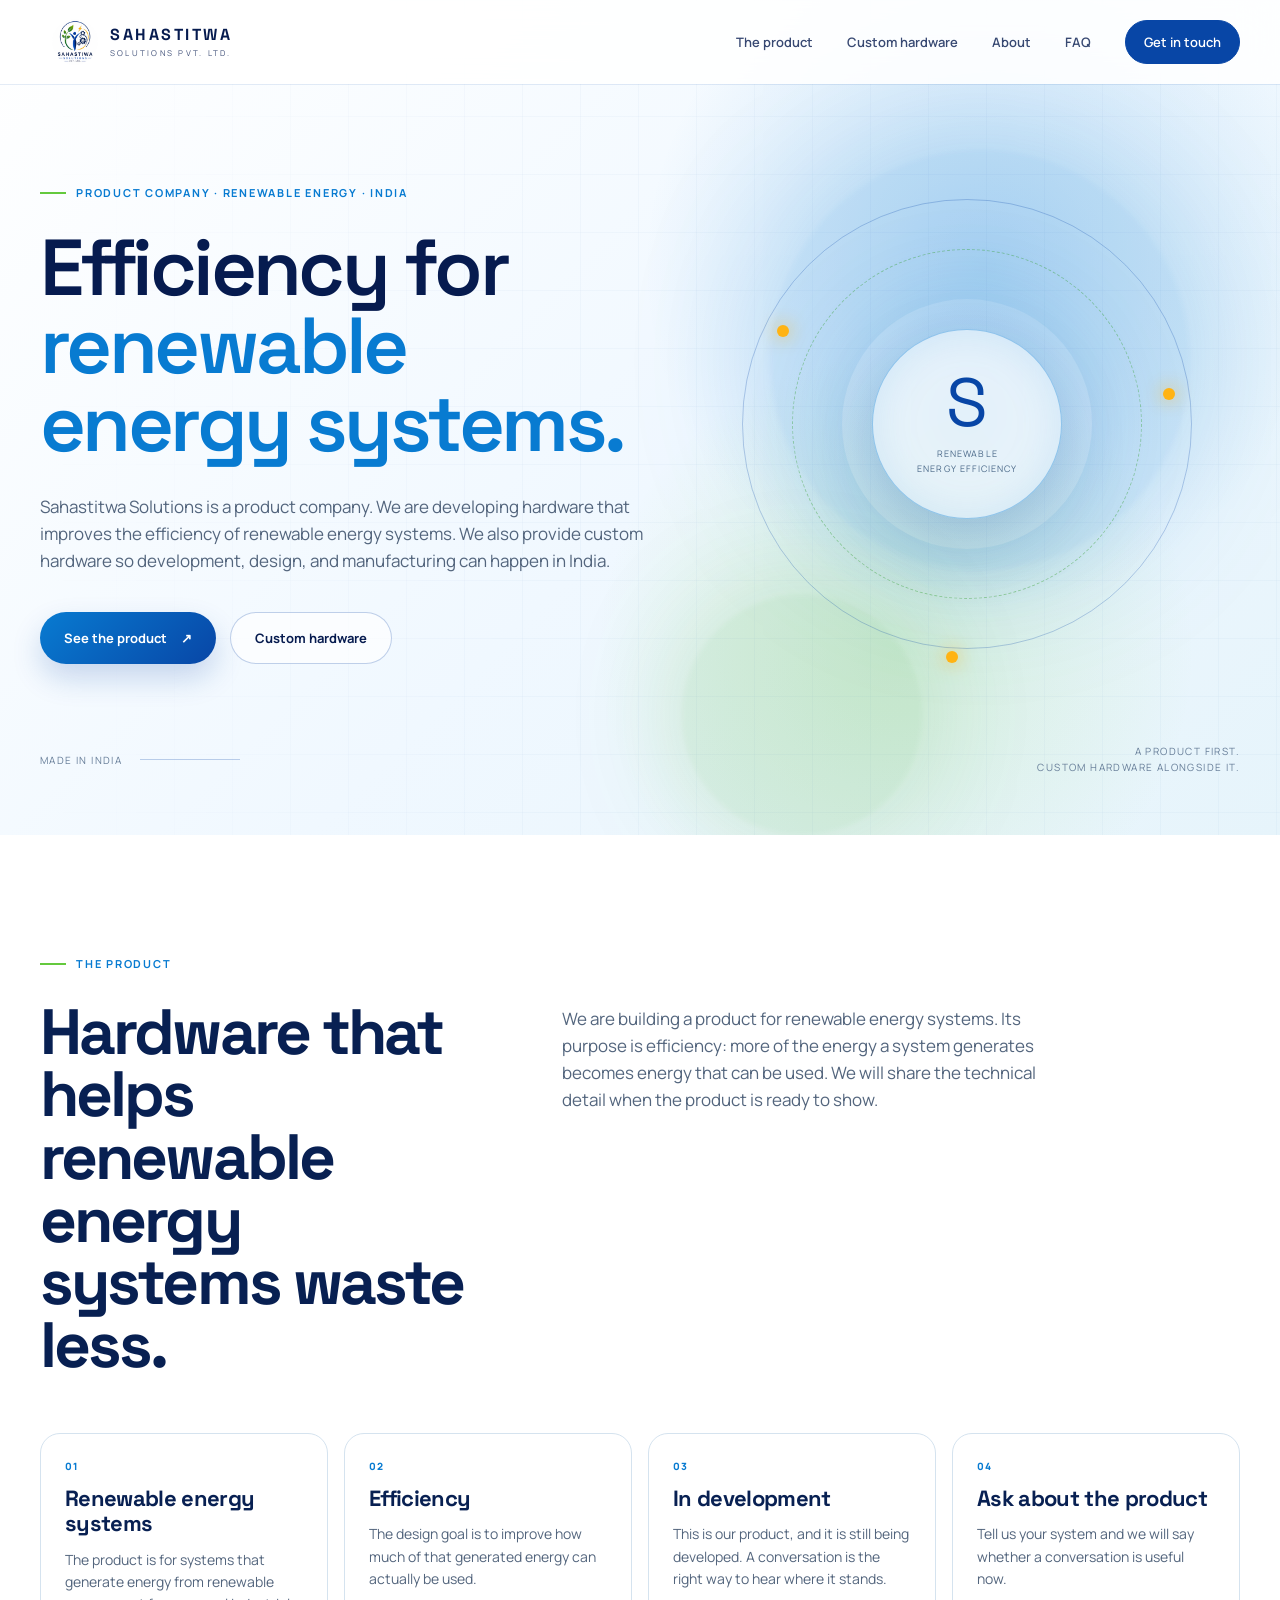
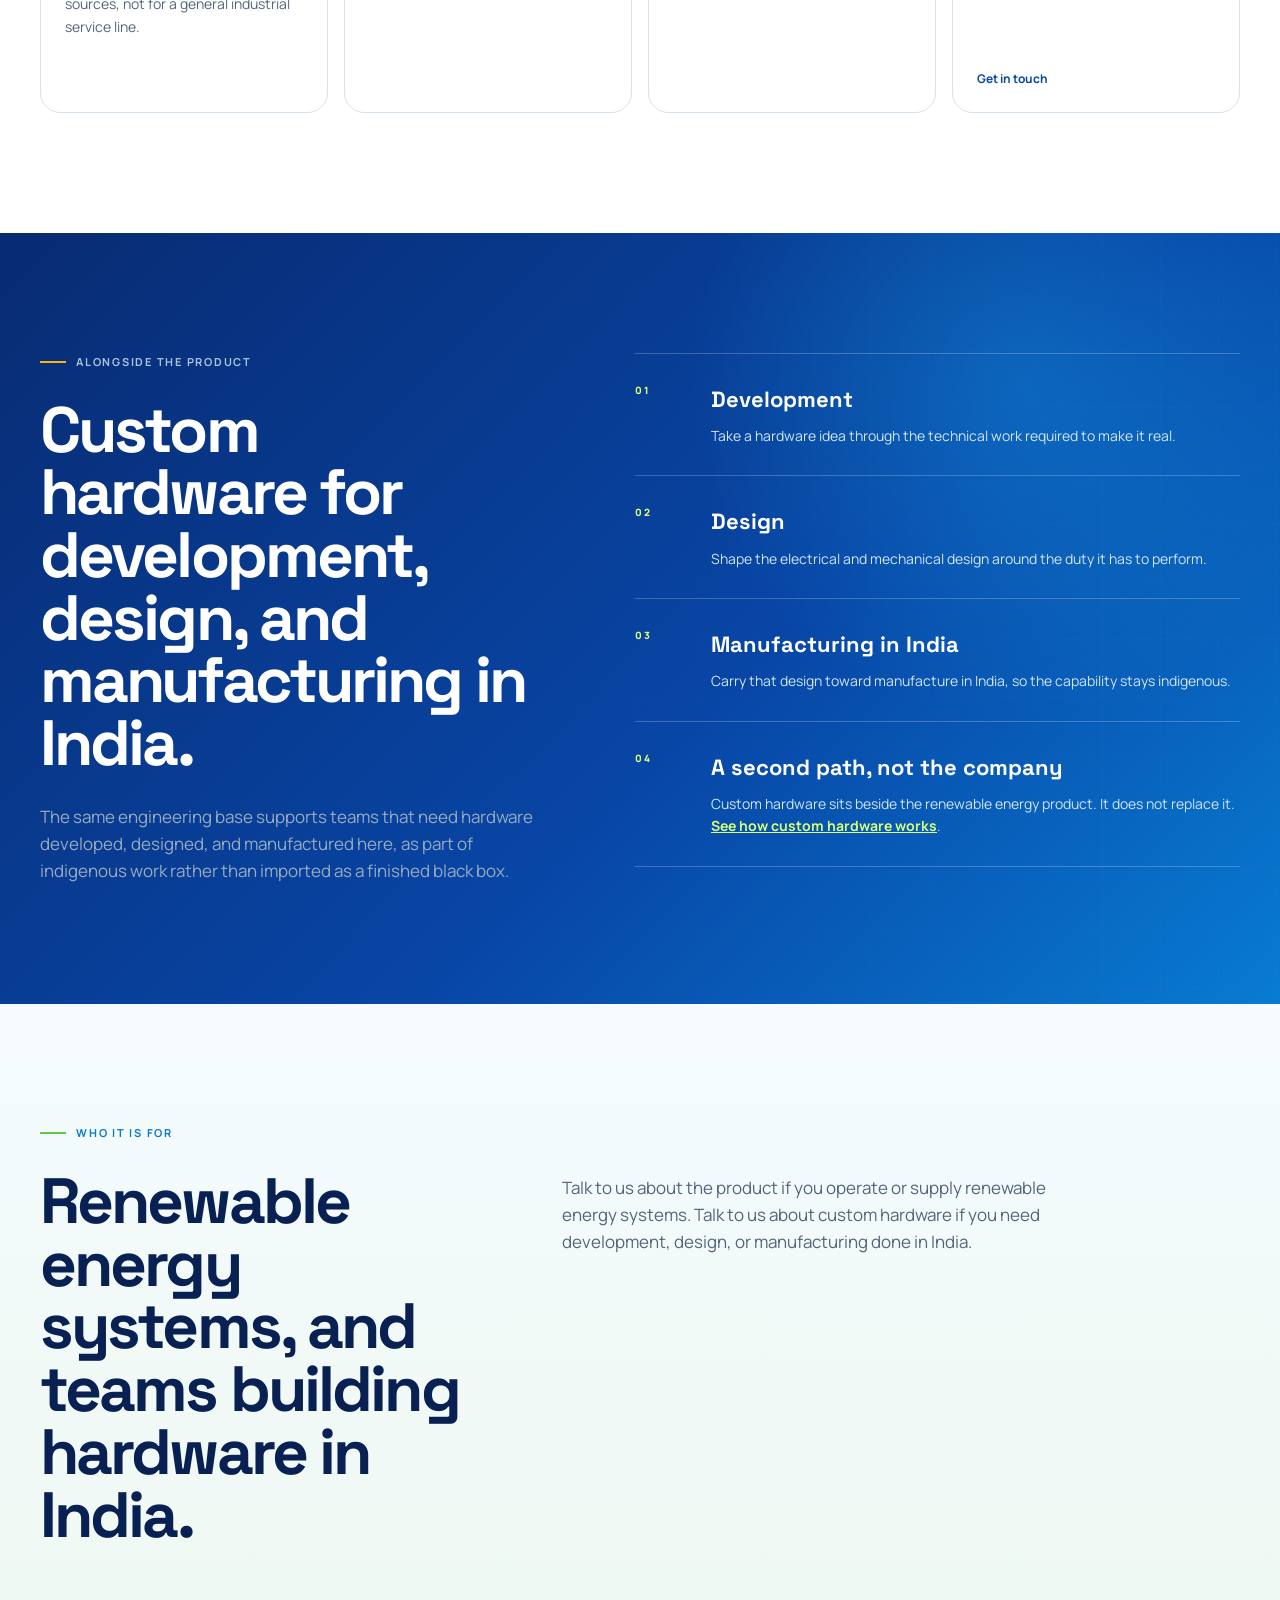
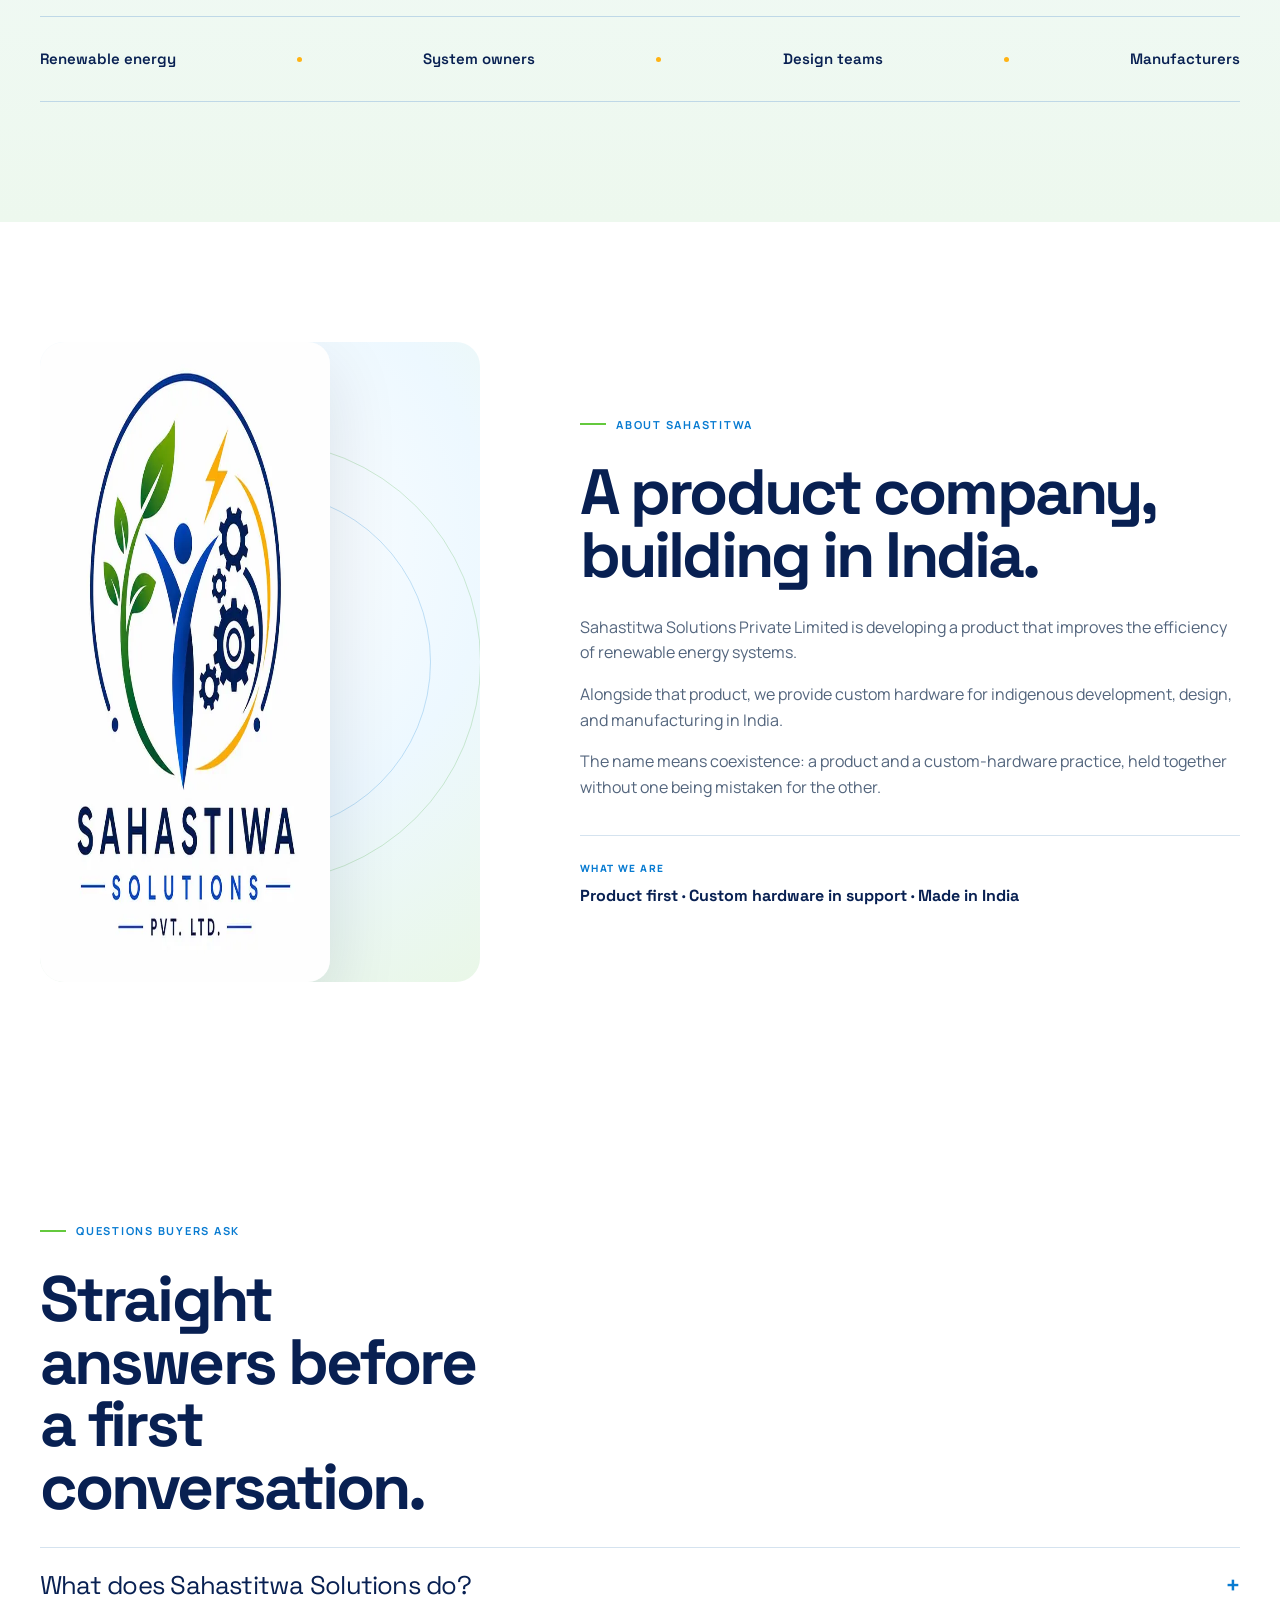
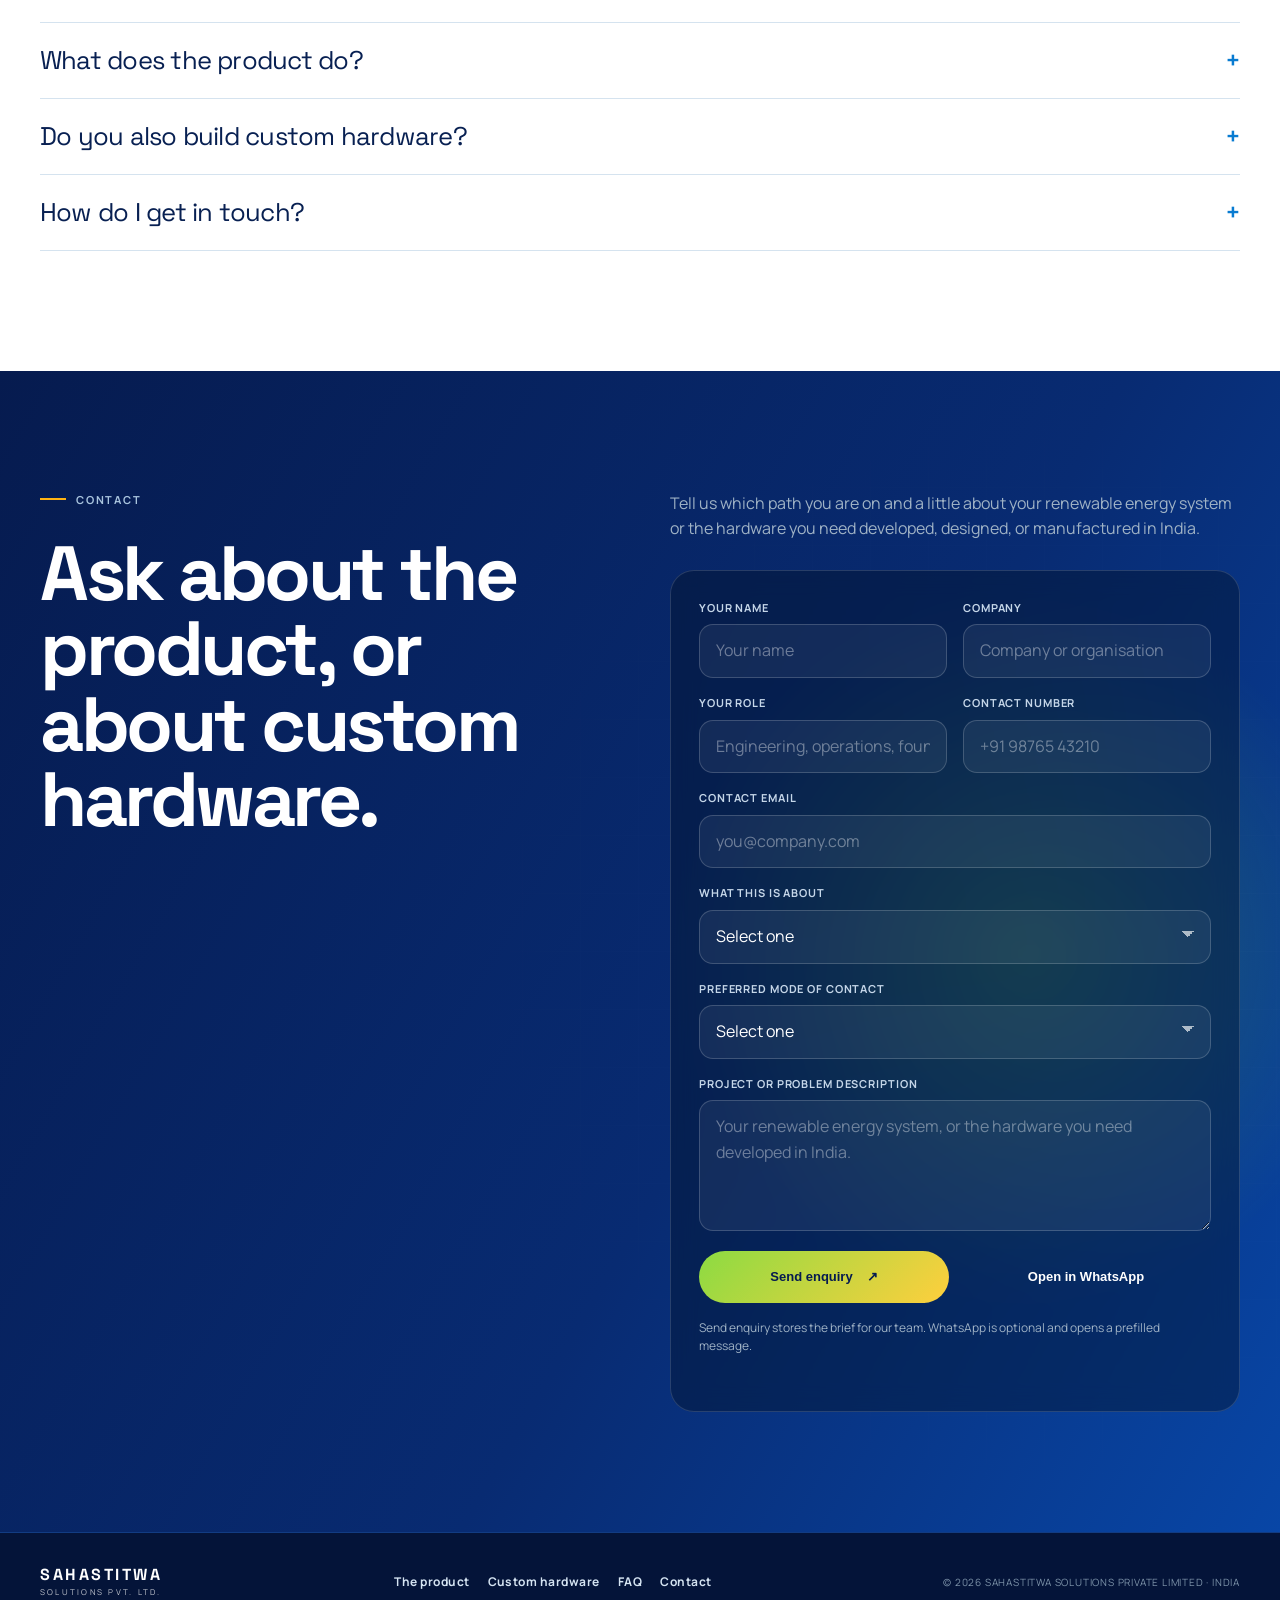
==== commit 675b49b1: "update product based company" ====
--- a/index.html
+++ b/index.html
@@ -4,16 +4,16 @@
   <meta charset="utf-8">
   <script>document.documentElement.classList.add("js")</script>
   <meta name="viewport" content="width=device-width, initial-scale=1">
-  <title>Custom Deep-Tech Hardware for Energy and Industry | Sahastitwa Solutions</title>
-  <meta name="description" content="Sahastitwa Solutions designs and prototypes indigenous hardware for renewable energy, power electronics, embedded systems, robotics, and industrial automation. Based in India, for plants, OEMs, and energy teams.">
+  <title>Renewable Energy Efficiency Product | Sahastitwa Solutions</title>
+  <meta name="description" content="Sahastitwa Solutions is a product company developing hardware that improves the efficiency of renewable energy systems. We also provide custom hardware for indigenous development, design, and manufacturing in India.">
   <link rel="canonical" href="https://sahastitwa.in/">
   <meta name="robots" content="index, follow">
   <meta name="theme-color" content="#0846a6">
   <meta property="og:type" content="website">
   <meta property="og:site_name" content="Sahastitwa Solutions">
   <meta property="og:url" content="https://sahastitwa.in/">
-  <meta property="og:title" content="Custom Deep-Tech Hardware for Energy and Industry | Sahastitwa Solutions">
-  <meta property="og:description" content="R&amp;D and prototyping for power electronics, embedded systems, robotics, and industrial automation.">
+  <meta property="og:title" content="Renewable Energy Efficiency Product | Sahastitwa Solutions">
+  <meta property="og:description" content="A product company improving the efficiency of renewable energy systems, with custom hardware for indigenous design and manufacturing in India.">
   <meta property="og:image" content="https://sahastitwa.in/assets/sahastitwa-logo.webp">
   <meta name="twitter:card" content="summary">
   <link rel="icon" href="assets/favicon.png" type="image/png">
@@ -31,9 +31,9 @@
         "name": "Sahastitwa Solutions Private Limited",
         "url": "https://sahastitwa.in/",
         "logo": "https://sahastitwa.in/assets/sahastitwa-logo.webp",
-        "description": "Indian deep-tech engineering company designing and prototyping indigenous hardware for renewable energy, power electronics, embedded systems, robotics, and industrial automation.",
+        "description": "Product company developing hardware that improves the efficiency of renewable energy systems, and providing custom hardware for indigenous development, design, and manufacturing in India.",
         "areaServed": "IN",
-        "knowsAbout": ["Renewable energy", "Power electronics", "Embedded systems", "Robotics", "Industrial automation"]
+        "knowsAbout": ["Renewable energy efficiency", "Renewable energy systems", "Indigenous hardware", "Custom hardware design", "Manufacturing in India"]
       },
       {
         "@type": "FAQPage",
@@ -44,31 +44,31 @@
             "name": "What does Sahastitwa Solutions do?",
             "acceptedAnswer": {
               "@type": "Answer",
-              "text": "Sahastitwa Solutions Private Limited designs and prototypes indigenous hardware for renewable energy, power electronics, embedded systems, robotics, and industrial automation."
+              "text": "Sahastitwa Solutions Private Limited is a product company. Its product is hardware that improves the efficiency of renewable energy systems. It also provides custom hardware for indigenous development, design, and manufacturing in India."
             }
           },
           {
             "@type": "Question",
-            "name": "Who do you work with?",
+            "name": "What does the product do?",
             "acceptedAnswer": {
               "@type": "Answer",
-              "text": "We work with industrial plants, energy-intensive businesses, renewable-energy companies, OEMs, and technology teams that need a custom hardware system."
+              "text": "The product is being developed to improve the efficiency of renewable energy systems, so more of the energy those systems generate can be used. Further technical detail will be shared as the product is ready."
             }
           },
           {
             "@type": "Question",
-            "name": "Do you sell a catalogue product?",
+            "name": "Do you also build custom hardware?",
             "acceptedAnswer": {
               "@type": "Answer",
-              "text": "Engagements start from the operating problem. We research, prototype, and develop the hardware and control system that problem requires, including work that stays confidential."
+              "text": "Yes. Alongside the product, Sahastitwa provides custom hardware to support indigenous development, design, and manufacturing in India."
             }
           },
           {
             "@type": "Question",
-            "name": "How do I start a project?",
+            "name": "How do I get in touch?",
             "acceptedAnswer": {
               "@type": "Answer",
-              "text": "Send your name, company, role, and a short description of the challenge through the enquiry form. You can ask to be contacted by email, phone, or WhatsApp."
+              "text": "Send your name, company, role, and whether you are asking about the renewable energy product or custom hardware. You can ask to be contacted by email, phone, or WhatsApp."
             }
           }
         ]
@@ -92,11 +92,11 @@
       <span></span><span></span><span></span><span class="sr-only">Open navigation</span>
     </button>
     <nav id="site-nav" class="site-nav" aria-label="Primary navigation" data-nav>
-      <a href="#work">What we build</a>
-      <a href="#audience">Who it is for</a>
-      <a href="custom-solutions.html">Custom solutions</a>
+      <a href="#product">The product</a>
+      <a href="#custom">Custom hardware</a>
+      <a href="#about">About</a>
       <a href="#faq">FAQ</a>
-      <a class="nav-cta" href="#contact">Discuss a project</a>
+      <a class="nav-cta" href="#contact">Get in touch</a>
     </nav>
   </header>
 
@@ -108,22 +108,22 @@
 
       <div class="container hero-layout">
         <div class="hero-copy">
-          <p class="eyebrow"><span></span> Power electronics · Embedded systems · Robotics · Automation</p>
-          <h1>Custom hardware<br><em>for energy and industry.</em></h1>
-          <p class="hero-intro">Sahastitwa Solutions is an Indian deep-tech engineering company. We research, prototype, and develop indigenous hardware that captures, converts, and controls energy, and that automates industrial machines.</p>
+          <p class="eyebrow"><span></span> Product company · Renewable energy · India</p>
+          <h1>Efficiency for<br><em>renewable energy systems.</em></h1>
+          <p class="hero-intro">Sahastitwa Solutions is a product company. We are developing hardware that improves the efficiency of renewable energy systems. We also provide custom hardware so development, design, and manufacturing can happen in India.</p>
           <div class="hero-actions">
-            <a class="button button-primary" href="#contact">Discuss a project <span aria-hidden="true">↗</span></a>
-            <a class="button button-ghost" href="custom-solutions.html">See how we work</a>
+            <a class="button button-primary" href="#product">See the product <span aria-hidden="true">↗</span></a>
+            <a class="button button-ghost" href="#custom">Custom hardware</a>
           </div>
         </div>
 
-        <div class="future-visual" aria-label="Four engineering disciplines: power electronics, embedded systems, robotics, and industrial automation">
+        <div class="future-visual" aria-label="Sahastitwa product for renewable energy system efficiency">
           <div class="future-ring ring-a"></div>
           <div class="future-ring ring-b"></div>
           <div class="future-ring ring-c"></div>
           <div class="future-core">
             <span>S</span>
-            <small>Hardware<br>for real duty</small>
+            <small>Renewable<br>energy efficiency</small>
           </div>
           <div class="future-dot dot-a"></div>
           <div class="future-dot dot-b"></div>
@@ -132,61 +132,58 @@
       </div>
 
       <div class="hero-footer container">
-        <span>India · R&amp;D and prototyping</span>
+        <span>Made in India</span>
         <div class="scroll-line"></div>
-        <p>For plants, OEMs,<br>and energy teams.</p>
-      </div>
-    </section>
-
-    <section class="problem section" id="work">
+        <p>A product first.<br>Custom hardware alongside it.</p>
+      </div>
+    </section>
+
+    <section class="problem section" id="product">
       <div class="container">
         <div class="section-heading">
-          <p class="eyebrow dark"><span></span> What we build</p>
-          <h2>Hardware for the way energy and machines actually run.</h2>
-          <p class="answer">We take a focused technical problem through research and a working prototype: power conversion, embedded control, robotics, or an automated industrial process.</p>
+          <p class="eyebrow dark"><span></span> The product</p>
+          <h2>Hardware that helps renewable energy systems waste less.</h2>
+          <p class="answer">We are building a product for renewable energy systems. Its purpose is efficiency: more of the energy a system generates becomes energy that can be used. We will share the technical detail when the product is ready to show.</p>
         </div>
         <div class="offer-grid">
-          <a class="offer-card" href="custom-solutions.html#power">
+          <article class="offer-card">
             <span>01</span>
-            <h3>Power electronics</h3>
-            <p>Conversion, control, and protection hardware for renewable and industrial power, built around the electrical duty you specify.</p>
-            <strong>View this discipline</strong>
+            <h3>Renewable energy systems</h3>
+            <p>The product is for systems that generate energy from renewable sources, not for a general industrial service line.</p>
+          </article>
+          <article class="offer-card">
+            <span>02</span>
+            <h3>Efficiency</h3>
+            <p>The design goal is to improve how much of that generated energy can actually be used.</p>
+          </article>
+          <article class="offer-card">
+            <span>03</span>
+            <h3>In development</h3>
+            <p>This is our product, and it is still being developed. A conversation is the right way to hear where it stands.</p>
+          </article>
+          <a class="offer-card" href="#contact">
+            <span>04</span>
+            <h3>Ask about the product</h3>
+            <p>Tell us your system and we will say whether a conversation is useful now.</p>
+            <strong>Get in touch</strong>
           </a>
-          <a class="offer-card" href="custom-solutions.html#embedded">
-            <span>02</span>
-            <h3>Embedded systems</h3>
-            <p>Firmware and device logic that sense operating conditions and control hardware reliably in the field.</p>
-            <strong>View this discipline</strong>
-          </a>
-          <a class="offer-card" href="custom-solutions.html#robotics">
-            <span>03</span>
-            <h3>Robotics</h3>
-            <p>Application-specific machines that sense, decide, and act, from concept through mechatronic integration.</p>
-            <strong>View this discipline</strong>
-          </a>
-          <a class="offer-card" href="custom-solutions.html#automation">
-            <span>04</span>
-            <h3>Industrial automation</h3>
-            <p>Control systems and workflow integration for plants that need a process to be safer, repeatable, and easier to run.</p>
-            <strong>View this discipline</strong>
-          </a>
-        </div>
-      </div>
-    </section>
-
-    <section class="vision-section section" id="vision">
+        </div>
+      </div>
+    </section>
+
+    <section class="vision-section section" id="custom">
       <div class="vision-grid" aria-hidden="true"></div>
       <div class="container vision-layout">
         <div class="section-heading light">
-          <p class="eyebrow"><span></span> How the work is shaped</p>
-          <h2>From an energy or machine problem to a prototype you can test.</h2>
-          <p>A useful system has to harvest or receive energy, hold it, control it, and put it to work under real constraints.</p>
+          <p class="eyebrow"><span></span> Alongside the product</p>
+          <h2>Custom hardware for development, design, and manufacturing in India.</h2>
+          <p>The same engineering base supports teams that need hardware developed, designed, and manufactured here, as part of indigenous work rather than imported as a finished black box.</p>
         </div>
         <div class="outcome-list">
-          <article class="outcome"><span>01</span><div><h3>Harvest and convert</h3><p>Make renewable and otherwise unused energy available as controlled electrical power.</p></div></article>
-          <article class="outcome"><span>02</span><div><h3>Store and protect</h3><p>Hold energy so supply is not limited to the moment it is generated, with protection suited to the duty.</p></div></article>
-          <article class="outcome"><span>03</span><div><h3>Control in the field</h3><p>Embedded control matches available power and machine behaviour to changing load.</p></div></article>
-          <article class="outcome"><span>04</span><div><h3>Automate the task</h3><p>Robotics and industrial automation turn that control into repeatable work on the line or in the plant.</p></div></article>
+          <article class="outcome"><span>01</span><div><h3>Development</h3><p>Take a hardware idea through the technical work required to make it real.</p></div></article>
+          <article class="outcome"><span>02</span><div><h3>Design</h3><p>Shape the electrical and mechanical design around the duty it has to perform.</p></div></article>
+          <article class="outcome"><span>03</span><div><h3>Manufacturing in India</h3><p>Carry that design toward manufacture in India, so the capability stays indigenous.</p></div></article>
+          <article class="outcome"><span>04</span><div><h3>A second path, not the company</h3><p>Custom hardware sits beside the renewable energy product. It does not replace it. <a href="custom-solutions.html">See how custom hardware works</a>.</p></div></article>
         </div>
       </div>
     </section>
@@ -195,11 +192,11 @@
       <div class="container">
         <div class="section-heading">
           <p class="eyebrow dark"><span></span> Who it is for</p>
-          <h2>Teams that need custom hardware, not a catalogue fit.</h2>
-          <p class="answer">We work with organisations that already know the operating problem and need an engineering partner to research and prototype the system.</p>
+          <h2>Renewable energy systems, and teams building hardware in India.</h2>
+          <p class="answer">Talk to us about the product if you operate or supply renewable energy systems. Talk to us about custom hardware if you need development, design, or manufacturing done in India.</p>
         </div>
         <div class="audience-line">
-          <span>Industrial plants</span><i></i><span>Energy companies</span><i></i><span>OEMs</span><i></i><span>Technology teams</span>
+          <span>Renewable energy</span><i></i><span>System owners</span><i></i><span>Design teams</span><i></i><span>Manufacturers</span>
         </div>
       </div>
     </section>
@@ -214,11 +211,11 @@
         </div>
         <div class="about-copy">
           <p class="eyebrow dark"><span></span> About Sahastitwa</p>
-          <h2>An Indian engineering company for indigenous hardware.</h2>
-          <p>Sahastitwa Solutions Private Limited designs reliable hardware for renewable energy, power electronics, embedded systems, robotics, and industrial automation.</p>
-          <p>The name means coexistence: electrical, mechanical, and software disciplines working together without forcing a fixed product onto the problem.</p>
-          <p>Some engagements stay private. Relevant experience is shared in a direct conversation when confidentiality allows.</p>
-          <div class="founders"><span>How we practise</span><strong>Research · Prototype · Develop for real duty</strong></div>
+          <h2>A product company, building in India.</h2>
+          <p>Sahastitwa Solutions Private Limited is developing a product that improves the efficiency of renewable energy systems.</p>
+          <p>Alongside that product, we provide custom hardware for indigenous development, design, and manufacturing in India.</p>
+          <p>The name means coexistence: a product and a custom-hardware practice, held together without one being mistaken for the other.</p>
+          <div class="founders"><span>What we are</span><strong>Product first · Custom hardware in support · Made in India</strong></div>
         </div>
       </div>
     </section>
@@ -232,19 +229,19 @@
         <div class="faq-list">
           <details>
             <summary>What does Sahastitwa Solutions do?</summary>
-            <p>We design and prototype indigenous hardware for renewable energy, power electronics, embedded systems, robotics, and industrial automation. The work covers research, a working prototype, and development of the system your duty requires.</p>
+            <p>We are a product company. The product is hardware that improves the efficiency of renewable energy systems. We also provide custom hardware for indigenous development, design, and manufacturing in India.</p>
           </details>
           <details>
-            <summary>Who do you work with?</summary>
-            <p>Industrial plants, energy-intensive businesses, renewable-energy companies, OEMs, and technology teams that need custom engineering rather than an off-the-shelf unit.</p>
+            <summary>What does the product do?</summary>
+            <p>It is being developed so renewable energy systems can use more of the energy they generate. We are not publishing the internal design yet. Ask us directly if you want to know where the work stands.</p>
           </details>
           <details>
-            <summary>Do you sell a catalogue product?</summary>
-            <p>No. We start from the operating problem, constraints, and definition of success, then research and prototype the hardware and control approach that fits.</p>
+            <summary>Do you also build custom hardware?</summary>
+            <p>Yes. That work supports development, design, and manufacturing in India. It sits beside the product. The custom hardware page describes how that engagement runs.</p>
           </details>
           <details>
-            <summary>How do I start a project?</summary>
-            <p>Use the form on this page. Include your company, role, and the challenge. Choose email, phone, or WhatsApp, and the enquiry is stored for the team as well as opened in WhatsApp when you ask for that.</p>
+            <summary>How do I get in touch?</summary>
+            <p>Use the form on this page. Say whether you are asking about the renewable energy product or about custom hardware. Choose email, phone, or WhatsApp.</p>
           </details>
         </div>
       </div>
@@ -254,11 +251,11 @@
       <div class="contact-grid" aria-hidden="true"></div>
       <div class="container contact-layout">
         <div>
-          <p class="eyebrow"><span></span> Start a project</p>
-          <h2>Tell us the problem you need engineered.</h2>
+          <p class="eyebrow"><span></span> Contact</p>
+          <h2>Ask about the product, or about custom hardware.</h2>
         </div>
         <div class="contact-action">
-          <p>Share the operating environment, the constraint, and what a successful prototype would prove. We reply to qualified industrial, energy, OEM, and technology enquiries.</p>
+          <p>Tell us which path you are on and a little about your renewable energy system or the hardware you need developed, designed, or manufactured in India.</p>
           <form class="contact-form" name="project-enquiry" method="POST" action="/" data-netlify="true" netlify-honeypot="bot-field" data-contact-form="Homepage enquiry" novalidate>
             <input type="hidden" name="form-name" value="project-enquiry">
             <p class="hp-field" hidden><label>Leave this empty <input name="bot-field" tabindex="-1" autocomplete="off"></label></p>
@@ -287,6 +284,14 @@
               <input type="email" name="email" autocomplete="email" required placeholder="you@company.com">
             </label>
             <label class="form-field">
+              <span>What this is about</span>
+              <select name="interest" required>
+                <option value="" disabled selected>Select one</option>
+                <option value="The renewable energy efficiency product">The renewable energy efficiency product</option>
+                <option value="Custom hardware for development, design, or manufacturing">Custom hardware for development, design, or manufacturing</option>
+              </select>
+            </label>
+            <label class="form-field">
               <span>Preferred mode of contact</span>
               <select name="contact_mode" required>
                 <option value="" disabled selected>Select one</option>
@@ -297,7 +302,7 @@
             </label>
             <label class="form-field">
               <span>Project or problem description</span>
-              <textarea name="project_description" rows="4" required placeholder="Duty, environment, and what a successful prototype would prove."></textarea>
+              <textarea name="project_description" rows="4" required placeholder="Your renewable energy system, or the hardware you need developed in India."></textarea>
             </label>
             <div class="form-actions">
               <button class="button button-primary" type="submit">Send enquiry <span aria-hidden="true">↗</span></button>
@@ -315,7 +320,8 @@
     <div class="container">
       <a class="brand footer-brand" href="#top"><span><strong>Sahastitwa</strong><small>Solutions Pvt. Ltd.</small></span></a>
       <nav class="footer-links" aria-label="Footer">
-        <a href="custom-solutions.html">Custom solutions</a>
+        <a href="#product">The product</a>
+        <a href="custom-solutions.html">Custom hardware</a>
         <a href="#faq">FAQ</a>
         <a href="#contact">Contact</a>
       </nav>
--- a/styles.css
+++ b/styles.css
@@ -548,6 +548,7 @@
 .outcome-list, .outcome { border-color: rgba(255,255,255,.22); }
 .outcome > span { color: #d7ff76; }
 .outcome p { color: #d1e5f5; }
+.outcome a { color: #d7ff76; font-weight: 700; }
 
 .audience-section { background: linear-gradient(180deg, #f5fbff, #edf8ee); }
 .audience-line { border-color: #bfd8e7; }
